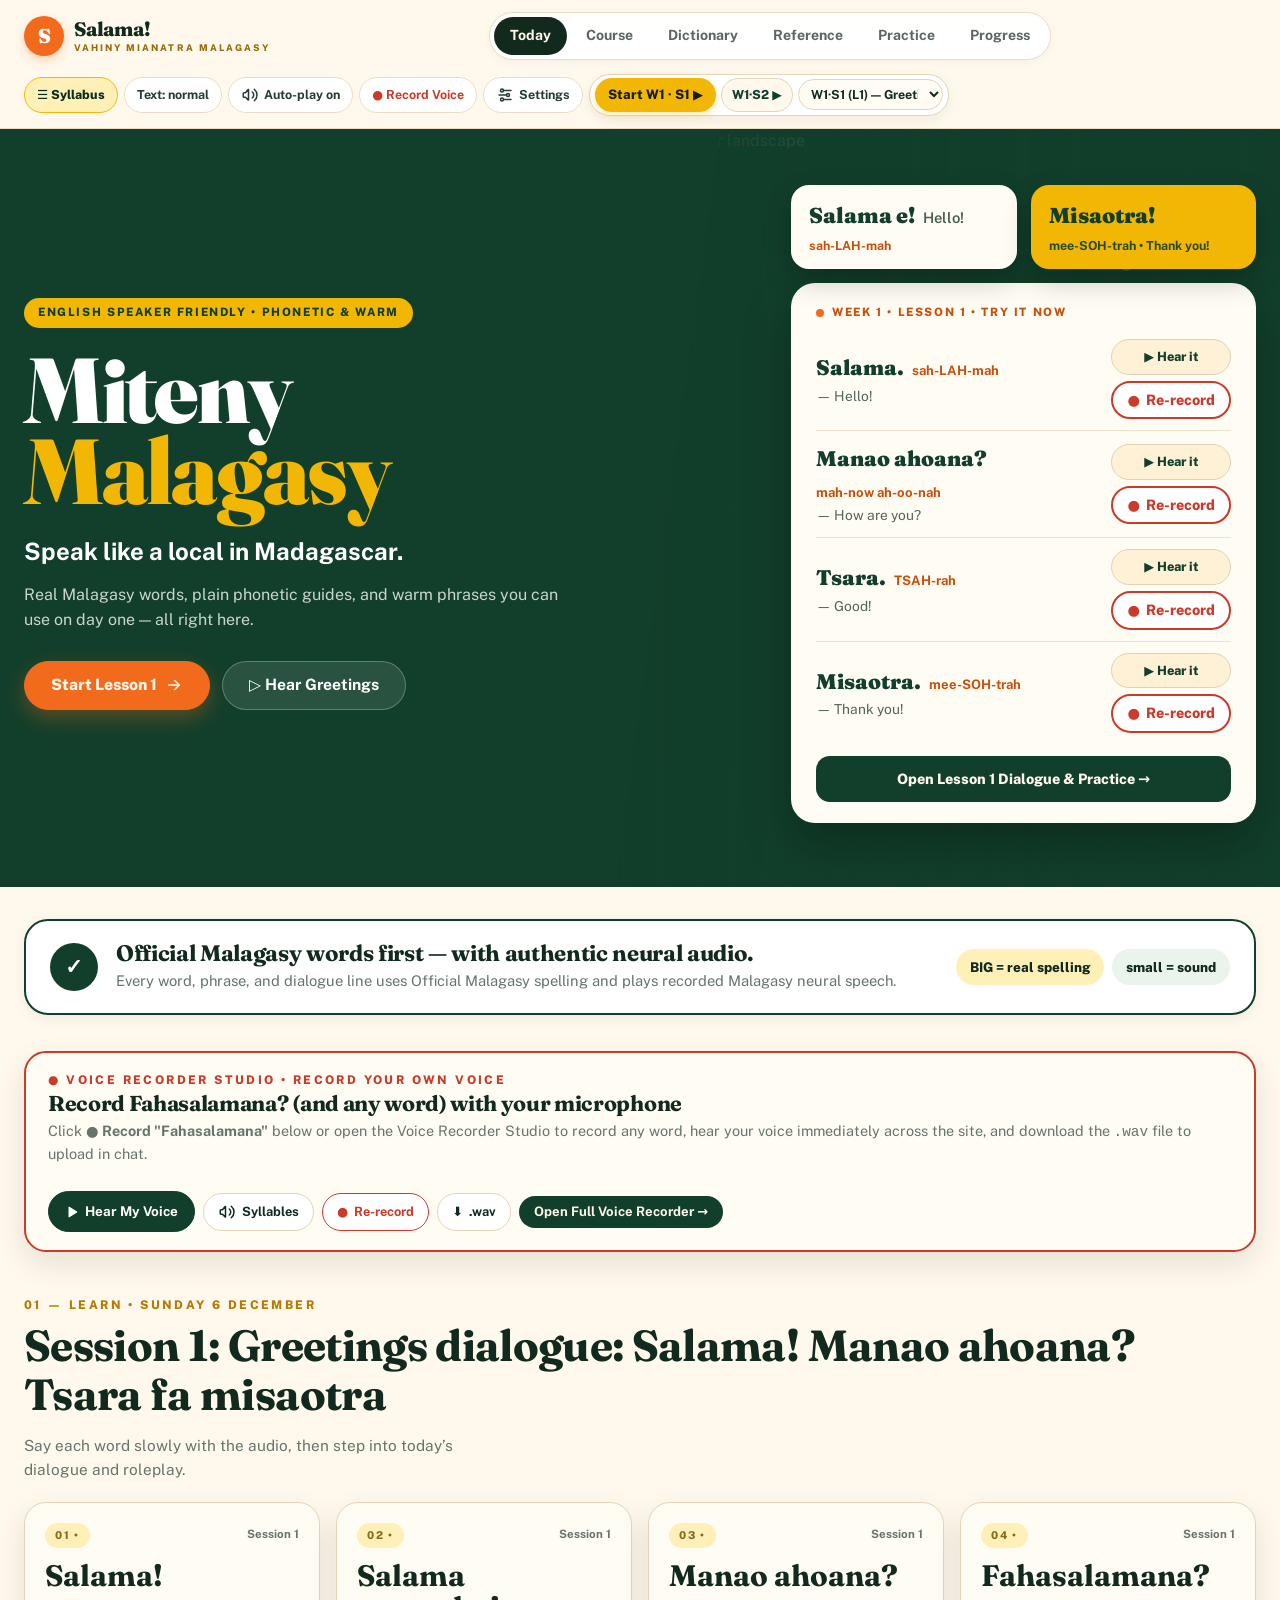
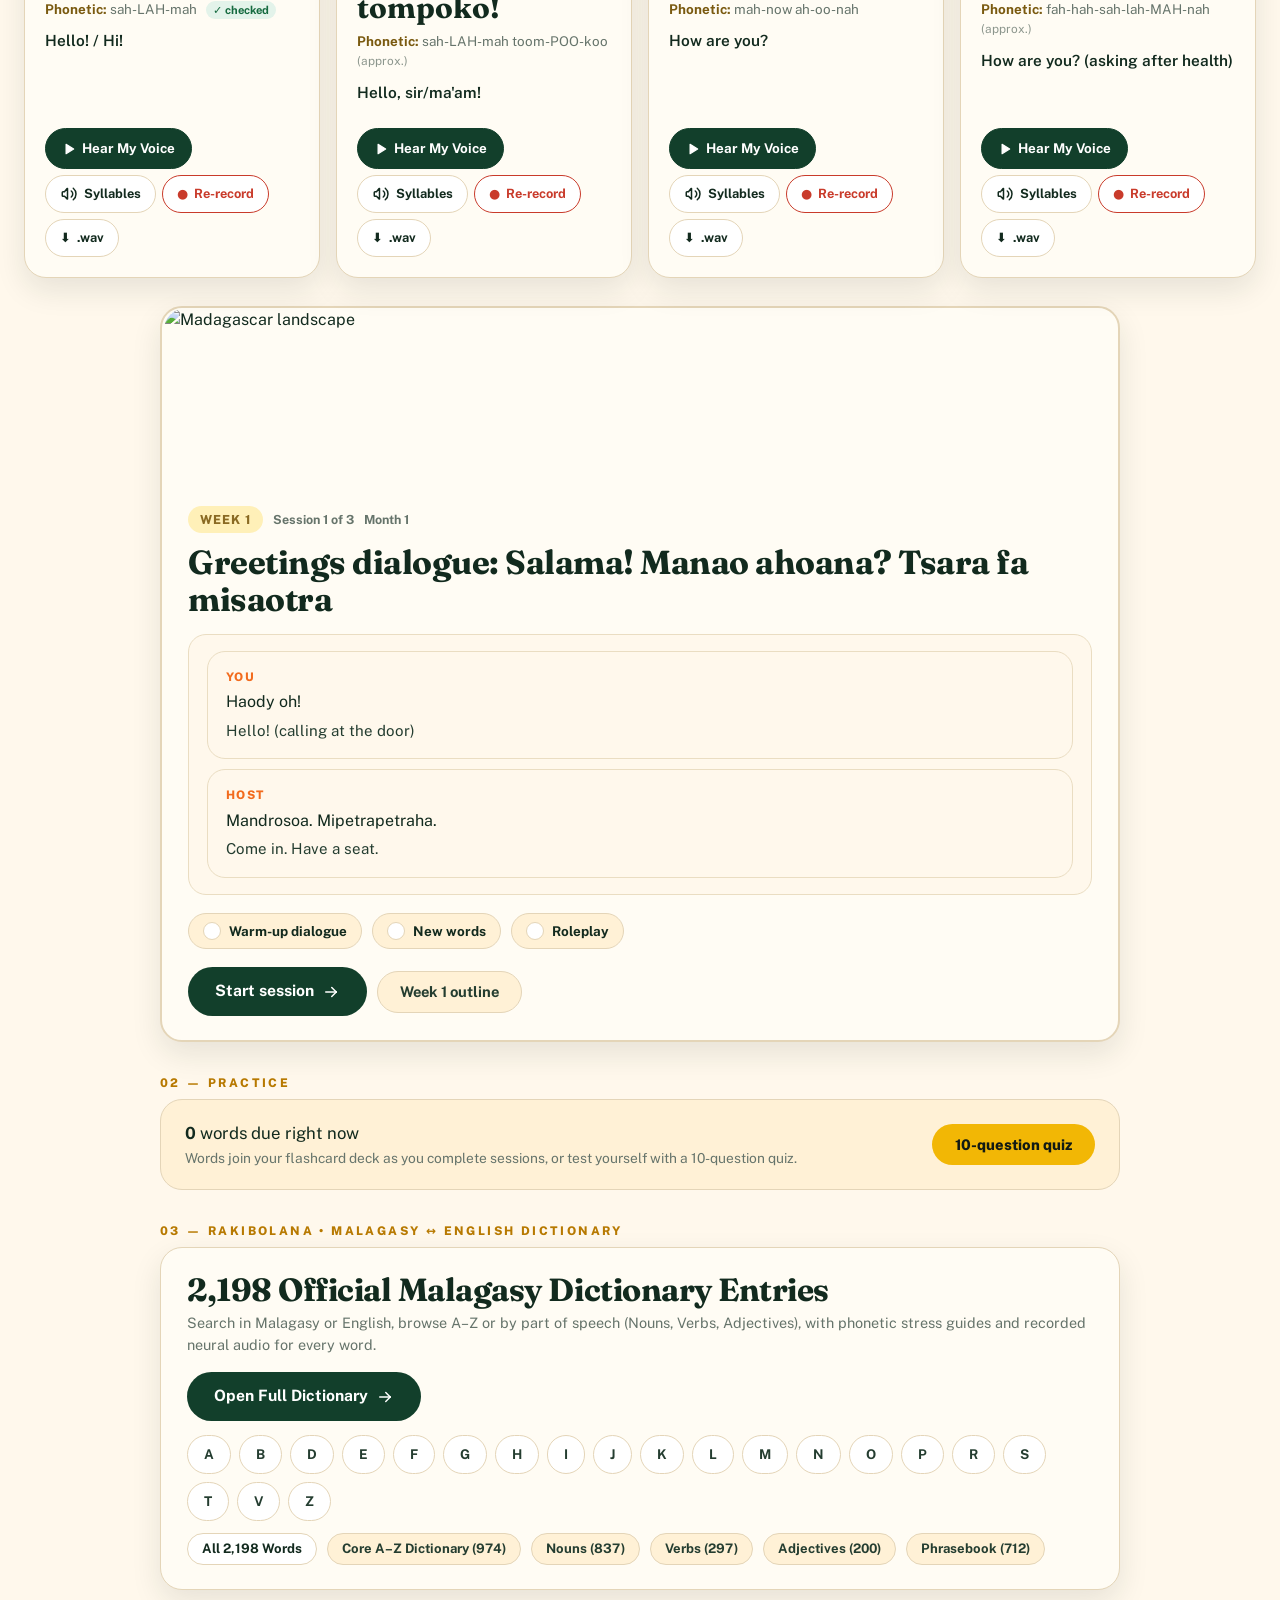
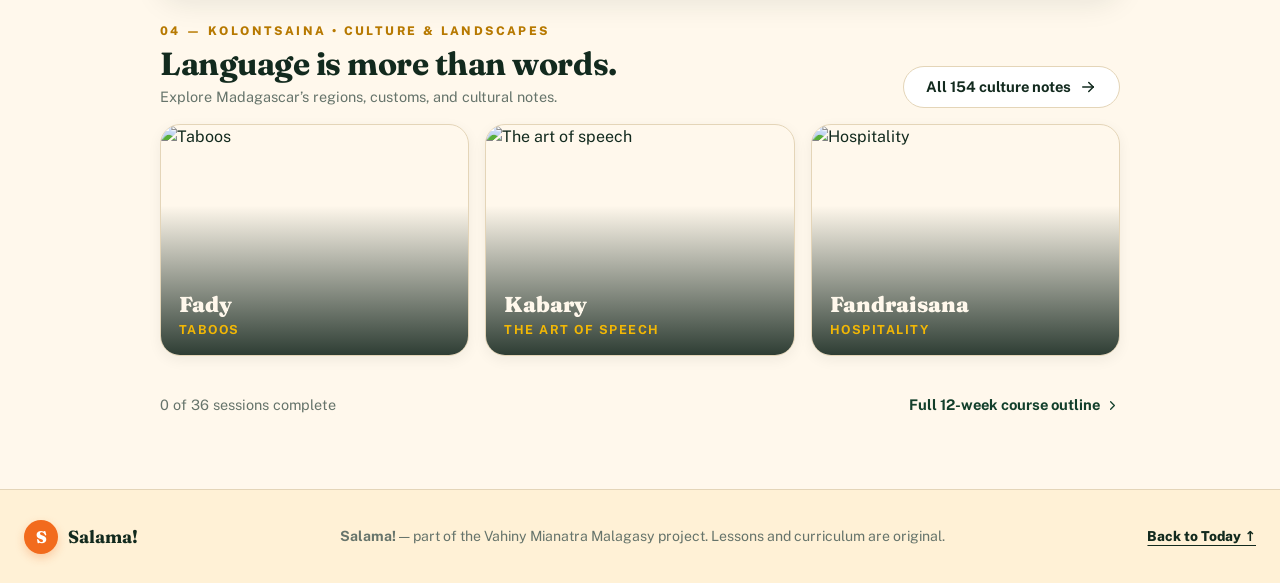
==== APP/index.html @ a9716311 "v4.5.7: Remove top lesson compass block so main teaching card is immediately visible without scrolli" ====
<!DOCTYPE html>
<html lang="en" data-dir="miteny" data-mode="light">
<head>
<meta charset="UTF-8">
<meta name="viewport" content="width=device-width, initial-scale=1.0">
<title>Salama! — Learn Malagasy</title>
<meta name="description" content="A self-paced Malagasy course for beginners: 12 weeks, 36 sessions, 2,478 words, with audio.">
<meta name="theme-color" content="#123F2B">
<link rel="manifest" href="manifest.webmanifest">
<link rel="icon" href="media/icon.svg" type="image/svg+xml">
<link rel="apple-touch-icon" href="media/icon-180.png">
<meta name="apple-mobile-web-app-capable" content="yes">
<meta name="apple-mobile-web-app-title" content="Salama!">
<link rel="preconnect" href="https://fonts.googleapis.com">
<link rel="preconnect" href="https://fonts.gstatic.com" crossorigin>
<link href="https://fonts.googleapis.com/css2?family=Fraunces:ital,opsz,wght@0,9..144,600;0,9..144,700;0,9..144,800;0,9..144,900;1,9..144,600&family=Public+Sans:wght@400;500;600;700;800&family=Gloock&family=Instrument+Sans:wght@400;500;600;700&family=IBM+Plex+Mono:wght@400;500&family=Young+Serif&family=Work+Sans:wght@400;500;600;700&family=Bricolage+Grotesque:opsz,wght@12..96,400;12..96,600;12..96,700&display=swap" rel="stylesheet">
<link rel="stylesheet" href="styles.css?v=4.5.7">
<script>
(function () {
  if (window.caches && caches.keys) {
    caches.keys().then(function (keys) {
      keys.forEach(function (k) {
        if (k !== 'salama-v4.5.7') caches.delete(k);
      });
    });
  }
  if ('serviceWorker' in navigator && navigator.serviceWorker.getRegistrations) {
    navigator.serviceWorker.getRegistrations().then(function (regs) {
      regs.forEach(function (r) { if (r.update) r.update(); });
    });
  }
})();
</script>
</head>
<body>

<a class="skip-link" href="#main">Skip to content</a>

<svg class="sprite" aria-hidden="true" width="0" height="0">
  <symbol id="i-play" viewBox="0 0 24 24"><path d="M7 4v16l13 -8z"/></symbol>
  <symbol id="i-pause" viewBox="0 0 24 24"><path d="M6 5h4v14h-4z"/><path d="M14 5h4v14h-4z"/></symbol>
  <symbol id="i-volume" viewBox="0 0 24 24"><path d="M15 8a5 5 0 0 1 0 8"/><path d="M17.7 4.3a10 10 0 0 1 0 15.4"/><path d="M6 15h-2a1 1 0 0 1 -1 -1v-4a1 1 0 0 1 1 -1h2l3.5 -4.5h.5v14h-.5z"/></symbol>
  <symbol id="i-muted" viewBox="0 0 24 24"><path d="M6 15h-2a1 1 0 0 1 -1 -1v-4a1 1 0 0 1 1 -1h2l3.5 -4.5h.5v14h-.5z"/><path d="M16 10l4 4"/><path d="M20 10l-4 4"/></symbol>
  <symbol id="i-check" viewBox="0 0 24 24"><path d="M5 12l5 5l10 -10"/></symbol>
  <symbol id="i-arrow-right" viewBox="0 0 24 24"><path d="M5 12l14 0"/><path d="M13 18l6 -6"/><path d="M13 6l6 6"/></symbol>
  <symbol id="i-arrow-left" viewBox="0 0 24 24"><path d="M19 12l-14 0"/><path d="M11 18l-6 -6"/><path d="M11 6l-6 6"/></symbol>
  <symbol id="i-chevron-right" viewBox="0 0 24 24"><path d="M9 6l6 6l-6 6"/></symbol>
  <symbol id="i-search" viewBox="0 0 24 24"><circle cx="10" cy="10" r="7"/><path d="M21 21l-6 -6"/></symbol>
  <symbol id="i-book" viewBox="0 0 24 24"><path d="M3 19a9 9 0 0 1 9 0a9 9 0 0 1 9 0"/><path d="M3 6a9 9 0 0 1 9 0a9 9 0 0 1 9 0"/><path d="M3 6v13"/><path d="M12 6v13"/><path d="M21 6v13"/></symbol>
  <symbol id="i-calendar" viewBox="0 0 24 24"><rect x="4" y="5" width="16" height="16" rx="2"/><path d="M16 3v4"/><path d="M8 3v4"/><path d="M4 11h16"/></symbol>
  <symbol id="i-chart" viewBox="0 0 24 24"><path d="M3 3v18h18"/><path d="M8 17v-4"/><path d="M12 17v-8"/><path d="M16 17v-6"/></symbol>
  <symbol id="i-download" viewBox="0 0 24 24"><path d="M4 17v2a2 2 0 0 0 2 2h12a2 2 0 0 0 2 -2v-2"/><path d="M7 11l5 5l5 -5"/><path d="M12 4v12"/></symbol>
  <symbol id="i-trash" viewBox="0 0 24 24"><path d="M4 7h16"/><path d="M10 11v6"/><path d="M14 11v6"/><path d="M5 7l1 12a2 2 0 0 0 2 2h8a2 2 0 0 0 2 -2l1 -12"/><path d="M9 7v-3a1 1 0 0 1 1 -1h4a1 1 0 0 1 1 1v3"/></symbol>
  <symbol id="i-sliders" viewBox="0 0 24 24"><circle cx="8" cy="6" r="2"/><circle cx="16" cy="12" r="2"/><circle cx="8" cy="18" r="2"/><path d="M10 6h10"/><path d="M4 12h10"/><path d="M10 18h10"/></symbol>
  <symbol id="i-close" viewBox="0 0 24 24"><path d="M18 6l-12 12"/><path d="M6 6l12 12"/></symbol>
  <symbol id="i-print" viewBox="0 0 24 24"><path d="M17 17h2a2 2 0 0 0 2 -2v-4a2 2 0 0 0 -2 -2h-14a2 2 0 0 0 -2 2v4a2 2 0 0 0 2 2h2"/><path d="M17 9v-4a2 2 0 0 0 -2 -2h-6a2 2 0 0 0 -2 2v4"/><rect x="7" y="13" width="10" height="7"/></symbol>
  <symbol id="i-info" viewBox="0 0 24 24"><circle cx="12" cy="12" r="9"/><path d="M12 9h.01"/><path d="M11 12h1v4h1"/></symbol>
</svg>

<header class="site-header">
  <div class="shell header-main">
    <a class="brand" href="#/today">
      <span class="brand-badge" aria-hidden="true">S</span>
      <span class="brand-stack">
        <span class="brand-name">Salama!</span>
        <span class="brand-sub">VAHINY MIANATRA MALAGASY</span>
      </span>
    </a>

    <nav class="appnav" aria-label="Sections">
      <div class="appnav-inner">
        <a href="#/today" data-nav="today"><span>Today</span></a>
        <a href="#/course" data-nav="course"><span>Course</span></a>
        <a href="#/dictionary" data-nav="dictionary"><span>Dictionary</span></a>
        <a href="#/reference/phrases" data-nav="reference"><span>Reference</span></a>
        <a href="#/review" data-nav="review"><span>Practice</span></a>
        <a href="#/progress" data-nav="progress"><span>Progress</span></a>
      </div>
    </nav>

    <div class="header-tools">
      <button class="tool tool-syllabus" id="syllabusMenuBtn" type="button" aria-expanded="false" aria-controls="headerSyllabusDrawer">
        <span>&#9776; Syllabus</span>
      </button>
      <button class="tool" id="textSizeBtn" type="button" aria-live="polite">Text: normal</button>
      <button class="tool" id="soundBtn" type="button" aria-pressed="true">
        <svg class="icon" aria-hidden="true"><use href="#i-volume"/></svg>
        <span id="soundLabel">Auto-play on</span>
      </button>
      <a class="tool" href="#/record/fahasalamana" style="color:#c93b2b;font-weight:700">
        <span>&#9679; Record Voice</span>
      </a>
      <a class="tool" href="#/settings">
        <svg class="icon" aria-hidden="true"><use href="#i-sliders"/></svg>
        <span>Settings</span>
      </a>
      <div class="header-lesson-group" aria-label="Quick lesson navigation">
        <a class="header-adj-btn" id="headerPrevSession" href="#/session/w1s1/dialogue" title="Previous session" hidden>&#9664; W1&middot;S1</a>
        <a class="header-cta" href="#/session/w1s1/dialogue">Start Lesson 1 &#9654;</a>
        <a class="header-adj-btn" id="headerNextSession" href="#/session/w1s2/dialogue" title="Next session">W1&middot;S2 &#9654;</a>
        <select class="header-session-select" id="headerSessionSelect" aria-label="Switch to any week or session" title="Jump to any previous or next session"></select>
      </div>
    </div>
  </div>
  <div id="headerSyllabusDrawer" class="header-syllabus-drawer" hidden></div>
</header>

<main id="main" class="shell" tabindex="-1"></main>

<footer class="site-footer">
  <div class="shell footer-inner">
    <div class="footer-brand">
      <span class="brand-badge brand-badge-sm" aria-hidden="true">S</span>
      <strong>Salama!</strong>
    </div>
    <p><strong>Salama!</strong> — part of the Vahiny Mianatra Malagasy project. Lessons and curriculum are original.</p>
    <a class="footer-top-link" href="#/today">Back to Today &uarr;</a>
  </div>
</footer>

<script src="data/content.js?v=4.5.7"></script>
<script src="js/core.js?v=4.5.7"></script>
<script src="js/speech.js?v=4.5.7"></script>
<script src="js/ui.js?v=4.5.7"></script>
<script src="js/views/today.js?v=4.5.7"></script>
<script src="js/views/course.js?v=4.5.7"></script>
<script src="js/views/session.js?v=4.5.7"></script>
<script src="js/views/review.js?v=4.5.7"></script>
<script src="js/views/quiz.js?v=4.5.7"></script>
<script src="js/views/words.js?v=4.5.7"></script>
<script src="js/views/library.js?v=4.5.7"></script>
<script src="js/views/edit.js?v=4.5.7"></script>
<script src="js/views/progress.js?v=4.5.7"></script>
<script src="js/views/settings.js?v=4.5.7"></script>
<script src="js/views/record.js?v=4.5.7"></script>
<script src="app.js?v=4.5.7"></script>
</body>
</html>
---- APP/styles.css ----
/* ============================================================
   Salama! — Miteny Base UI Structure & Design System
   Warm cream paper (#FFF8EC), Madagascar forest green (#123F2B),
   golden sun (#F2B705), terracotta orange (#F26B1D),
   Fraunces display serif + Public Sans UI typography.
   ============================================================ */

:root {
  --surface: #FFF8EC;
  --surface-2: #FFF1D6;
  --paper: #FFFCF4;
  --paper-pure: #FFFFFF;
  --ink: #122A1E;
  --ink-2: #243D30;
  --muted: #66746B;
  --line: #E4D5B8;
  --line-soft: #EADDC2;

  --green: #123F2B;
  --green-2: #0B2D1F;
  --green-hover: #1B5B3E;
  --gold: #F2B705;
  --gold-2: #FFD65C;
  --gold-pale: #FFF0B8;
  --gold-ink: #8A6A23;
  --orange: #F26B1D;
  --orange-2: #E85A0A;

  --accent: #123F2B;
  --accent-deep: #1B5B3E;
  --accent-soft: #FFF0B8;
  --accent-2: #F26B1D;
  --deep: #0B2D1F;

  --ok: #156A3F;
  --ok-soft: #E3F3EA;
  --danger: #B43225;

  --f-display: 'Fraunces', Georgia, serif;
  --f-body: 'Public Sans', system-ui, -apple-system, sans-serif;
  --f-mono: 'IBM Plex Mono', ui-monospace, SFMono-Regular, Menlo, monospace;

  --scale: 1;
  --r-sm: 12px;
  --r: 22px;
  --r-lg: 28px;
  --shadow-sm: 0 4px 14px rgba(18, 42, 30, 0.06);
  --shadow: 0 12px 30px rgba(18, 42, 30, 0.10);
  --shadow-lg: 0 24px 48px rgba(18, 42, 30, 0.18);
  --measure: 66ch;
}

html[data-textsize="1"] { --scale: 1.1; }
html[data-textsize="2"] { --scale: 1.22; }

html[data-dir="raffia"] {
  --r: 24px;
  --r-lg: 32px;
  --surface: #FBF3E2;
  --surface-2: #F3E5C8;
}

html[data-mode="dark"],
html[data-dir="dusk"][data-mode="dark"] {
  --surface: #12261D;
  --surface-2: #1A3327;
  --paper: #172F25;
  --paper-pure: #1D3A2E;
  --ink: #FFF7E6;
  --ink-2: #E3DEC9;
  --muted: #B9C4B8;
  --line: #365042;
  --line-soft: #2D4538;
  --green: #1B5B3E;
  --green-2: #0B2D1F;
  --gold-pale: #352E16;
  --gold-ink: #FFD65C;
  --shadow-sm: 0 4px 16px rgba(0, 0, 0, 0.30);
  --shadow: 0 14px 34px rgba(0, 0, 0, 0.40);
}

/* ---------------- reset & base ---------------- */
*, *::before, *::after { box-sizing: border-box; }

html {
  font-size: calc(16px * var(--scale));
  -webkit-text-size-adjust: 100%;
  scroll-behavior: smooth;
}

body {
  margin: 0;
  min-height: 100vh;
  display: flex;
  flex-direction: column;
  background: var(--surface);
  color: var(--ink);
  font-family: var(--f-body);
  line-height: 1.55;
  overflow-x: clip;
  -webkit-font-smoothing: antialiased;
}

a {
  color: inherit;
  text-decoration: none;
}

p, h1, h2, h3, h4, ul, ol, dl, dd, blockquote, figure {
  margin: 0;
}

ul, ol { padding-left: 1.25rem; }

button, input, select, textarea {
  font: inherit;
  color: inherit;
}

button { cursor: pointer; }

:focus-visible {
  outline: 2.5px solid var(--gold);
  outline-offset: 2px;
}

[hidden] { display: none !important; }

.sprite {
  position: absolute;
  width: 0;
  height: 0;
  overflow: hidden;
}

.icon {
  width: 18px;
  height: 18px;
  stroke: currentColor;
  stroke-width: 2;
  stroke-linecap: round;
  stroke-linejoin: round;
  fill: none;
  flex-shrink: 0;
}
.icon-sm { width: 15px; height: 15px; }

.visually-hidden, .skip-link:not(:focus) {
  position: absolute;
  width: 1px;
  height: 1px;
  padding: 0;
  margin: -1px;
  overflow: hidden;
  clip: rect(0, 0, 0, 0);
  white-space: nowrap;
  border: 0;
}

.skip-link:focus {
  position: fixed;
  top: 12px;
  left: 12px;
  z-index: 200;
  padding: 10px 16px;
  background: var(--green);
  color: #fff;
  border-radius: 999px;
  font-weight: 700;
}

/* ---------------- layout shell ---------------- */
.shell {
  width: 100%;
  max-width: 1280px;
  margin: 0 auto;
  padding: 0 24px;
}

.view-narrow {
  max-width: 960px;
  margin: 0 auto;
}

main.shell {
  flex: 1;
  padding-top: 32px;
  padding-bottom: 72px;
}

/* ---------------- typography ---------------- */
h1 {
  font-family: var(--f-display);
  font-weight: 800;
  font-size: clamp(2.1rem, 3.8vw, 3.1rem);
  line-height: 1.05;
  letter-spacing: -0.02em;
  margin-bottom: 12px;
  color: var(--ink);
}

h2 {
  font-family: var(--f-display);
  font-weight: 700;
  font-size: clamp(1.5rem, 2.5vw, 2.2rem);
  line-height: 1.12;
  letter-spacing: -0.015em;
  margin-top: 32px;
  margin-bottom: 12px;
  color: var(--ink);
}

h3 {
  font-family: var(--f-display);
  font-weight: 700;
  font-size: 1.25rem;
  line-height: 1.2;
  margin-top: 18px;
  margin-bottom: 8px;
}

.lead {
  font-size: 1.06rem;
  color: var(--muted);
  max-width: var(--measure);
  margin-bottom: 22px;
}

.muted, .meta {
  color: var(--muted);
  font-size: 0.9rem;
}

.section-eyebrow {
  font-size: 0.75rem;
  font-weight: 800;
  letter-spacing: 0.2em;
  text-transform: uppercase;
  color: #B77900;
  margin-bottom: 6px;
}
html[data-mode="dark"] .section-eyebrow { color: var(--gold-2); }

.section-head-row {
  display: flex;
  flex-wrap: wrap;
  align-items: flex-end;
  justify-content: space-between;
  gap: 16px;
  margin-bottom: 20px;
}
.section-head-row h2 {
  margin: 0;
  font-size: clamp(2rem, 3.4vw, 2.85rem);
}
.section-sub {
  color: var(--muted);
  max-width: 440px;
  font-size: 0.96rem;
}

.cta-link {
  display: inline-flex;
  align-items: center;
  gap: 5px;
  color: var(--green);
  font-weight: 700;
  font-size: 0.92rem;
}
html[data-mode="dark"] .cta-link { color: var(--gold-2); }
.cta-link:hover { text-decoration: underline; }

/* ---------------- Miteny Sticky Header & Pill Nav ---------------- */
.site-header {
  position: sticky;
  top: 0;
  z-index: 60;
  background: rgba(255, 248, 236, 0.95);
  backdrop-filter: blur(12px);
  -webkit-backdrop-filter: blur(12px);
  border-bottom: 1px solid var(--line-soft);
}
html[data-mode="dark"] .site-header {
  background: rgba(18, 38, 29, 0.94);
}

.header-main {
  display: flex;
  align-items: center;
  gap: 14px;
  padding-top: 12px;
  padding-bottom: 12px;
  flex-wrap: wrap;
}

.brand {
  display: inline-flex;
  align-items: center;
  gap: 10px;
  flex-shrink: 0;
}

.brand-badge {
  width: 40px;
  height: 40px;
  border-radius: 999px;
  background: var(--orange);
  color: #FFFFFF;
  display: grid;
  place-items: center;
  font-family: var(--f-display);
  font-weight: 900;
  font-size: 1.25rem;
  box-shadow: 0 4px 10px rgba(242, 107, 29, 0.28);
  flex-shrink: 0;
}
.brand-badge-sm {
  width: 34px;
  height: 34px;
  font-size: 1.05rem;
}

.brand-stack {
  display: flex;
  flex-direction: column;
  line-height: 1;
}

.brand-name {
  font-family: var(--f-display);
  font-weight: 800;
  font-size: 1.22rem;
  color: var(--ink);
  letter-spacing: -0.01em;
}

.brand-sub {
  font-size: 0.58rem;
  font-weight: 800;
  letter-spacing: 0.22em;
  text-transform: uppercase;
  color: #9A6A08;
  margin-top: 4px;
}
html[data-mode="dark"] .brand-sub { color: var(--gold-2); }

/* Center Pill Navigation */
.appnav {
  margin-left: auto;
  margin-right: auto;
}

.appnav-inner {
  display: inline-flex;
  align-items: center;
  gap: 3px;
  background: var(--paper-pure);
  border: 1px solid var(--line-soft);
  border-radius: 999px;
  padding: 4px;
  box-shadow: 0 2px 8px rgba(18, 42, 30, 0.04);
}

.appnav a {
  display: inline-flex;
  align-items: center;
  gap: 6px;
  padding: 8px 16px;
  border-radius: 999px;
  font-size: 0.88rem;
  font-weight: 700;
  color: #5B665F;
  white-space: nowrap;
  transition: background 0.15s, color 0.15s;
}
html[data-mode="dark"] .appnav a { color: var(--muted); }

.appnav a:hover {
  background: var(--gold-pale);
  color: var(--ink);
}

.appnav a[aria-current="page"] {
  background: var(--ink);
  color: var(--surface);
}

/* Right Header Tools */
.header-tools {
  display: flex;
  align-items: center;
  gap: 6px;
  flex-wrap: wrap;
}

.tool {
  display: inline-flex;
  align-items: center;
  gap: 5px;
  padding: 7px 12px;
  border-radius: 999px;
  border: 1px solid var(--line-soft);
  background: var(--paper-pure);
  color: var(--ink-2);
  font-size: 0.78rem;
  font-weight: 700;
  transition: background 0.15s, border-color 0.15s;
}
.tool:hover {
  background: var(--gold-pale);
  border-color: var(--line);
}

.header-cta {
  display: inline-flex;
  align-items: center;
  gap: 6px;
  padding: 9px 16px;
  border-radius: 999px;
  background: var(--gold);
  color: #1A1A1A;
  font-size: 0.84rem;
  font-weight: 800;
  box-shadow: 0 3px 10px rgba(242, 183, 5, 0.30);
  transition: background 0.15s, transform 0.1s;
}
.header-cta:hover {
  background: var(--gold-2);
  transform: translateY(-1px);
}

/* ---------------- Miteny Full-Bleed Forest Green Hero ---------------- */
.miteny-hero {
  width: 100vw;
  margin-left: calc(50% - 50vw);
  margin-right: calc(50% - 50vw);
  margin-top: -32px;
  background-color: #123F2B;
  background-image:
    radial-gradient(circle at 88% 18%, rgba(242, 183, 5, 0.28) 0 5px, transparent 6px),
    radial-gradient(circle at 76% 52%, rgba(255, 255, 255, 0.12) 0 3px, transparent 4px),
    radial-gradient(circle at 94% 72%, rgba(242, 107, 29, 0.28) 0 4px, transparent 5px);
  color: #FFFFFF;
  overflow: hidden;
  padding: 56px 0 64px;
}

.miteny-hero-inner {
  width: 100%;
  max-width: 1280px;
  margin: 0 auto;
  padding: 0 24px;
  display: grid;
  grid-template-columns: 1.22fr 0.78fr;
  gap: 40px;
  align-items: center;
}

.miteny-pill-badge {
  display: inline-flex;
  align-items: center;
  gap: 8px;
  background: var(--gold-2);
  color: #1D2B1F;
  font-size: 0.74rem;
  font-weight: 800;
  letter-spacing: 0.14em;
  text-transform: uppercase;
  padding: 8px 14px;
  border-radius: 999px;
}

.miteny-hero-title {
  font-family: var(--f-display);
  font-weight: 900;
  font-size: clamp(3.6rem, 7.2vw, 6.4rem);
  line-height: 0.88;
  letter-spacing: -0.025em;
  margin: 22px 0 0;
  color: #FFFFFF;
}

.miteny-title-top {
  display: block;
  color: #FFFFFF;
}

.miteny-title-gold {
  display: block;
  color: var(--gold);
}

.miteny-hero-sub {
  font-size: clamp(1.2rem, 2vw, 1.5rem);
  font-weight: 700;
  margin-top: 20px;
  color: #FFFFFF;
}

.miteny-hero-lead {
  color: rgba(255, 255, 255, 0.78);
  max-width: 560px;
  margin-top: 12px;
  font-size: 1rem;
  line-height: 1.6;
}

.miteny-hero-ctas {
  display: flex;
  flex-wrap: wrap;
  gap: 12px;
  margin-top: 28px;
}

.miteny-stat-pills {
  display: flex;
  flex-wrap: wrap;
  gap: 12px;
  margin-top: 32px;
  font-size: 0.88rem;
}

.miteny-stat-pills > span {
  background: rgba(255, 255, 255, 0.11);
  border: 1px solid rgba(255, 255, 255, 0.14);
  padding: 8px 16px;
  border-radius: 999px;
  color: #FFFFFF;
}

/* Right Column Tilted "Try It Out Loud" Card */
.miteny-try-wrap {
  position: relative;
}

.miteny-try-card {
  background: #FFF8EC !important;
  color: #122A1E !important;
  border-radius: 28px !important;
  padding: 24px !important;
  transform: rotate(1deg);
  box-shadow: 0 25px 50px -12px rgba(0, 0, 0, 0.38) !important;
  border: 1px solid #EADDC2 !important;
  min-height: 0 !important;
}

.miteny-try-eyebrow {
  font-size: 0.74rem;
  font-weight: 800;
  letter-spacing: 0.14em;
  text-transform: uppercase;
  color: #9A6A08;
}

.miteny-try-mg {
  font-family: var(--f-display) !important;
  font-size: 2.35rem !important;
  font-weight: 800 !important;
  line-height: 1.05 !important;
  margin-top: 14px !important;
  color: #122A1E !important;
}

.miteny-try-en {
  font-weight: 700;
  font-size: 1.05rem;
  color: #122A1E;
  margin-top: 8px;
}

.miteny-try-inner {
  width: 100%;
  margin-top: 18px;
  background: #123F2B;
  color: #FFFFFF;
  border: none;
  border-radius: 18px;
  padding: 14px 16px;
  display: flex;
  align-items: center;
  gap: 12px;
  text-align: left;
  transition: background 0.15s, transform 0.1s;
}
.miteny-try-inner:hover {
  background: #1B5B3E;
  transform: translateY(-1px);
}

.miteny-orange-play {
  width: 40px;
  height: 40px;
  border-radius: 999px;
  background: var(--orange);
  color: #FFFFFF;
  display: grid;
  place-items: center;
  flex-shrink: 0;
}
.miteny-orange-play .icon {
  fill: currentColor;
}

.miteny-try-inner-text {
  display: flex;
  flex-direction: column;
  gap: 2px;
}
.miteny-try-inner-text strong {
  font-size: 0.98rem;
  font-weight: 700;
  color: #FFFFFF;
}
.miteny-try-inner-text span {
  font-size: 0.76rem;
  color: rgba(255, 255, 255, 0.75);
}

.miteny-try-note {
  font-size: 0.76rem;
  color: #66746B;
  margin-top: 14px;
  line-height: 1.5;
}

.miteny-float-tag {
  position: absolute;
  bottom: -18px;
  left: -16px;
  background: var(--orange);
  color: #FFFFFF;
  padding: 10px 16px;
  border-radius: 16px;
  transform: rotate(-3deg);
  box-shadow: 0 14px 28px rgba(0, 0, 0, 0.24);
  font-weight: 800;
  font-size: 0.88rem;
}
.miteny-float-tag span {
  font-weight: 500;
  opacity: 0.92;
}

/* ---------------- Miteny Callout Banner ---------------- */
.miteny-banner-wrap {
  padding: 32px 0 12px;
}

.miteny-banner {
  background: var(--paper-pure);
  border: 2px solid var(--green);
  border-radius: 24px;
  padding: 20px 24px;
  display: flex;
  align-items: center;
  gap: 18px;
  flex-wrap: wrap;
  box-shadow: var(--shadow-sm);
}

.miteny-banner-check {
  width: 48px;
  height: 48px;
  border-radius: 999px;
  background: var(--green);
  color: #FFFFFF;
  display: grid;
  place-items: center;
  font-family: var(--f-display);
  font-size: 1.3rem;
  font-weight: 800;
  flex-shrink: 0;
}

.miteny-banner-body {
  flex: 1;
  min-width: 240px;
}
.miteny-banner-body h2 {
  margin: 0;
  font-size: 1.4rem;
}
.miteny-banner-body p {
  color: var(--muted);
  font-size: 0.92rem;
  margin-top: 4px;
}

.miteny-banner-pills {
  display: flex;
  gap: 8px;
  flex-wrap: wrap;
  margin-left: auto;
}

.pill-gold {
  background: var(--gold-pale);
  color: var(--ink);
  padding: 8px 14px;
  border-radius: 999px;
  font-size: 0.84rem;
  font-weight: 800;
}

.pill-sage {
  background: #EAF3EC;
  color: #122A1E;
  padding: 8px 14px;
  border-radius: 999px;
  font-size: 0.84rem;
  font-weight: 800;
}

.miteny-section {
  padding-top: 24px;
}

/* ---------------- Buttons ---------------- */
.btn-row {
  display: flex;
  flex-wrap: wrap;
  align-items: center;
  gap: 10px;
  margin-top: 18px;
}

.btn {
  display: inline-flex;
  align-items: center;
  justify-content: center;
  gap: 8px;
  padding: 11px 22px;
  border-radius: 999px;
  border: 1px solid transparent;
  background: var(--green);
  color: #FFFFFF;
  font-weight: 700;
  font-size: 0.92rem;
  line-height: 1.2;
  transition: background 0.15s, transform 0.1s, box-shadow 0.15s;
}
.btn:hover {
  background: var(--green-hover);
  transform: translateY(-1px);
}

.btn-gold {
  background: var(--gold);
  color: #121A14;
  font-weight: 800;
}
.btn-gold:hover {
  background: var(--gold-2);
  color: #121A14;
}

.btn-hero-ghost {
  background: rgba(255, 255, 255, 0.10);
  border: 1px solid rgba(255, 255, 255, 0.25);
  color: #FFFFFF;
  font-weight: 700;
}
.btn-hero-ghost:hover {
  background: rgba(255, 255, 255, 0.18);
}

.btn-lg {
  padding: 14px 26px;
  font-size: 0.98rem;
}

.btn-sm {
  padding: 7px 14px;
  font-size: 0.82rem;
}

.btn-secondary {
  background: var(--paper-pure);
  color: var(--ink);
  border-color: var(--line);
}
.btn-secondary:hover {
  background: var(--gold-pale);
  border-color: var(--green);
}

.btn-quiet {
  background: var(--surface-2);
  color: var(--ink-2);
  border-color: var(--line);
}
.btn-quiet:hover {
  background: var(--gold-pale);
  color: var(--ink);
}

.btn-danger {
  background: transparent;
  color: var(--danger);
  border-color: rgba(180, 50, 37, 0.35);
}
.btn-danger:hover {
  background: rgba(180, 50, 37, 0.1);
}

/* ---------------- Speech & Edit Pill Controls (.icon-btn) ---------------- */
.icon-btn {
  display: inline-flex;
  align-items: center;
  justify-content: center;
  gap: 6px;
  padding: 8px 14px;
  border-radius: 999px;
  border: 1px solid var(--line);
  background: var(--paper-pure);
  color: var(--ink);
  font-size: 0.8rem;
  font-weight: 700;
  transition: all 0.15s;
}
.icon-btn:hover {
  border-color: var(--green);
  background: var(--gold-pale);
}

.icon-btn.hear-btn {
  background: var(--green);
  border-color: var(--green);
  color: #FFFFFF;
  padding: 9px 16px;
  font-size: 0.84rem;
}
.icon-btn.hear-btn .icon {
  fill: currentColor;
  width: 14px;
  height: 14px;
}
.icon-btn.hear-btn:hover {
  background: var(--green-hover);
  border-color: var(--green-hover);
}

.icon-btn.is-speaking,
.icon-btn[data-speaking="true"] {
  background: var(--orange);
  border-color: var(--orange);
  color: #FFFFFF;
}

.icon-btn.edit-btn {
  border-style: dashed;
  color: var(--muted);
}
.icon-btn.edit-btn:hover {
  border-style: solid;
  border-color: var(--green);
  color: var(--ink);
}

/* ---------------- Panels & Surface Cards ---------------- */
.panel {
  background: var(--paper);
  border: 1px solid var(--line);
  border-radius: var(--r);
  padding: 24px 26px;
  box-shadow: var(--shadow);
  margin-bottom: 20px;
}

/* ---------------- Word & Phrase Cards (.entry-list & .entry) ---------------- */
.entry-list {
  display: grid;
  grid-template-columns: repeat(auto-fill, minmax(275px, 1fr));
  gap: 16px;
}

.miteny-grid-4 {
  grid-template-columns: repeat(auto-fit, minmax(250px, 1fr));
}

.entry {
  background: var(--paper);
  border: 1px solid var(--line);
  border-radius: 22px;
  padding: 20px;
  box-shadow: var(--shadow);
  display: flex;
  flex-direction: column;
  justify-content: space-between;
  gap: 12px;
  min-height: 230px;
  transition: border-color 0.15s, transform 0.15s;
}
.entry:hover {
  border-color: var(--green);
  transform: translateY(-2px);
}

.entry-top {
  display: flex;
  align-items: center;
  justify-content: space-between;
  gap: 8px;
}

.entry-badge {
  font-size: 0.68rem;
  font-weight: 800;
  letter-spacing: 0.15em;
  text-transform: uppercase;
  color: var(--gold-ink);
  background: var(--gold-pale);
  padding: 4px 10px;
  border-radius: 999px;
}

.entry-lesson {
  font-size: 0.72rem;
  font-weight: 700;
  color: var(--muted);
}

.entry .mg-line,
.word {
  font-family: var(--f-display);
  font-size: 1.85rem;
  font-weight: 700;
  line-height: 1.08;
  color: var(--ink);
  cursor: pointer;
}

.say {
  font-size: 0.84rem;
  color: var(--muted);
  margin-top: 8px;
  line-height: 1.45;
}

.say-label {
  font-weight: 700;
  color: #7A5A10;
}
html[data-mode="dark"] .say-label { color: var(--gold-2); }

.say .checked {
  display: inline-block;
  margin-left: 6px;
  padding: 1px 7px;
  border-radius: 999px;
  background: var(--ok-soft);
  color: var(--ok);
  font-size: 0.7rem;
  font-weight: 700;
}

.say .approx {
  font-size: 0.74rem;
  opacity: 0.75;
}

.entry .en {
  font-size: 0.96rem;
  font-weight: 600;
  color: var(--ink);
  margin-top: 10px;
}

.entry .alt,
.entry .note {
  font-size: 0.82rem;
  color: var(--muted);
  margin-top: 4px;
}

.entry-tools {
  display: flex;
  align-items: center;
  gap: 6px;
  flex-wrap: wrap;
  margin-top: auto;
  padding-top: 12px;
}

/* ---------------- Today Session & Review Strips ---------------- */
.today-head {
  margin-bottom: 18px;
}
.today-head .date {
  font-size: 0.76rem;
  font-weight: 800;
  letter-spacing: 0.16em;
  text-transform: uppercase;
  color: #B77900;
  margin-bottom: 4px;
}

.session-panel {
  border-width: 2px;
  border-color: var(--line);
}

.session-meta {
  display: flex;
  flex-wrap: wrap;
  align-items: center;
  gap: 10px;
  font-size: 0.78rem;
  font-weight: 700;
  color: var(--muted);
  margin-bottom: 10px;
}

.session-meta .week {
  background: var(--gold-pale);
  color: var(--gold-ink);
  padding: 4px 12px;
  border-radius: 999px;
  font-weight: 800;
  letter-spacing: 0.08em;
  text-transform: uppercase;
}

.session-title {
  margin-top: 4px;
  margin-bottom: 14px;
  font-size: clamp(1.55rem, 2.6vw, 2.1rem);
}

.preview {
  display: flex;
  flex-direction: column;
  gap: 10px;
  margin: 16px 0;
  padding: 16px 18px;
  background: var(--surface);
  border-radius: 18px;
  border: 1px solid var(--line-soft);
}

.steps {
  list-style: none;
  padding: 0;
  display: flex;
  flex-wrap: wrap;
  gap: 10px;
  margin: 18px 0 8px;
}
.steps li {
  display: inline-flex;
  align-items: center;
  gap: 8px;
  padding: 7px 14px;
  border-radius: 999px;
  background: var(--surface-2);
  border: 1px solid var(--line);
  font-size: 0.84rem;
  font-weight: 700;
}
.steps li[data-done="true"] {
  background: var(--ok-soft);
  color: var(--ok);
}
.steps .tick {
  width: 18px;
  height: 18px;
  border-radius: 999px;
  border: 1.5px solid var(--line);
  display: inline-flex;
  align-items: center;
  justify-content: center;
  background: var(--paper-pure);
}

.review-strip {
  display: flex;
  align-items: center;
  justify-content: space-between;
  gap: 16px;
  padding: 20px 24px;
  background: var(--surface-2);
  border: 1px solid var(--line);
  border-radius: 22px;
  margin-bottom: 14px;
  flex-wrap: wrap;
}
.review-strip .count {
  font-size: 1.05rem;
}
.review-strip .detail {
  font-size: 0.86rem;
  color: var(--muted);
  margin-top: 2px;
}

.today-foot {
  display: flex;
  align-items: center;
  justify-content: space-between;
  padding-top: 14px;
  flex-wrap: wrap;
  gap: 10px;
}

/* ---------------- Course Outline (Miteny 2-Column Lesson Cards) ---------------- */
.week-list {
  display: grid;
  grid-template-columns: repeat(auto-fit, minmax(340px, 1fr));
  gap: 16px;
}

.week-row,
.session-row,
.grammar-item {
  display: flex;
  align-items: center;
  justify-content: space-between;
  gap: 16px;
  padding: 20px 22px;
  background: var(--paper);
  border: 1px solid var(--line);
  border-radius: 22px;
  box-shadow: var(--shadow-sm);
  transition: border-color 0.15s, transform 0.12s, background 0.15s;
}
.week-row:hover,
.session-row:hover,
.grammar-item:hover {
  border-color: var(--green);
  background: var(--paper-pure);
  transform: translateY(-2px);
}
.week-row[aria-current="true"] {
  border: 2px solid var(--green);
  background: var(--paper-pure);
}

.week-badge {
  width: 44px;
  height: 44px;
  border-radius: 999px;
  background: var(--gold);
  color: #121A14;
  display: grid;
  place-items: center;
  font-family: var(--f-display);
  font-weight: 900;
  font-size: 1.15rem;
  flex-shrink: 0;
}

.week-body {
  flex: 1;
  display: flex;
  flex-direction: column;
  gap: 3px;
}

.week-no {
  font-size: 0.74rem;
  font-weight: 800;
  letter-spacing: 0.12em;
  text-transform: uppercase;
  color: #9A6A08;
}

.week-title {
  font-family: var(--f-display);
  font-weight: 700;
  font-size: 1.25rem;
  color: var(--ink);
}

.week-state {
  font-size: 0.8rem;
  font-weight: 700;
  color: var(--muted);
  background: var(--surface-2);
  padding: 5px 11px;
  border-radius: 999px;
}

.session-row {
  margin-top: 10px;
}
.session-row .day {
  font-size: 0.75rem;
  font-weight: 800;
  text-transform: uppercase;
  letter-spacing: 0.12em;
  color: #9A6A08;
}
.session-row .focus {
  font-family: var(--f-display);
  font-weight: 700;
  font-size: 1.12rem;
  margin-top: 2px;
}
.session-row .state {
  display: inline-flex;
  align-items: center;
  gap: 6px;
  font-size: 0.84rem;
  font-weight: 800;
  color: var(--green);
}

/* ---------------- Reference Tabs, Search & Filter Chips ---------------- */
.tabs {
  display: flex;
  flex-wrap: wrap;
  gap: 8px;
  margin-bottom: 24px;
  padding-bottom: 14px;
  border-bottom: 1px solid var(--line);
}
.tabs a {
  padding: 9px 18px;
  border-radius: 999px;
  font-size: 0.88rem;
  font-weight: 700;
  color: var(--muted);
  background: var(--paper-pure);
  border: 1px solid var(--line);
  transition: all 0.15s;
}
.tabs a:hover {
  color: var(--ink);
  background: var(--gold-pale);
}
.tabs a[aria-current="page"] {
  background: var(--green);
  color: #FFFFFF;
  border-color: var(--green);
}

.filter-row {
  display: flex;
  flex-wrap: wrap;
  gap: 12px;
  margin-bottom: 16px;
}

.search-wrap {
  position: relative;
  flex: 1;
  min-width: 240px;
  max-width: 440px;
  display: flex;
  align-items: center;
}
.search-wrap .icon {
  position: absolute;
  left: 16px;
  color: var(--muted);
  pointer-events: none;
}
.search-wrap input {
  width: 100%;
  padding: 12px 18px 12px 44px;
  border-radius: 999px;
  border: 1px solid var(--line);
  background: var(--paper-pure);
  font-size: 0.94rem;
  box-shadow: var(--shadow-sm);
}
.search-wrap input:focus {
  border-color: var(--green);
  outline: none;
}

.chips {
  display: flex;
  flex-wrap: wrap;
  gap: 8px;
  margin-bottom: 18px;
}

.chip {
  padding: 8px 16px;
  border-radius: 999px;
  border: 1px solid var(--line);
  background: var(--paper-pure);
  color: var(--ink-2);
  font-size: 0.84rem;
  font-weight: 700;
  transition: all 0.15s;
}
.chip:hover {
  border-color: var(--green);
  background: var(--gold-pale);
}
.chip[aria-pressed="true"] {
  background: var(--green);
  color: #FFFFFF;
  border-color: var(--green);
}

.result-count {
  font-size: 0.86rem;
  font-weight: 600;
  color: var(--muted);
  margin-bottom: 14px;
}

/* ---------------- Dialogues & Conversation Turns ---------------- */
.dialogue {
  display: flex;
  flex-direction: column;
  gap: 14px;
}

.turn {
  padding: 16px 18px;
  border-radius: 18px;
  background: var(--surface);
  border: 1px solid var(--line-soft);
}
.turn-focus {
  border-color: var(--green);
  border-width: 2px;
  background: var(--paper-pure);
}
.turn .who {
  display: block;
  font-size: 0.74rem;
  font-weight: 800;
  text-transform: uppercase;
  letter-spacing: 0.12em;
  color: var(--orange);
  margin-bottom: 4px;
}
.turn .stage {
  font-weight: 500;
  text-transform: none;
  color: var(--muted);
}
.turn .line {
  font-family: var(--f-display);
  font-size: 1.28rem;
  font-weight: 700;
  color: var(--ink);
}
.turn .trans {
  font-size: 0.94rem;
  color: var(--ink-2);
  margin-top: 4px;
}
.turn-tools {
  display: flex;
  gap: 6px;
  margin-top: 10px;
}

/* ---------------- Readable roleplay instructions ---------------- */
.roleplay-scenario {
  margin-bottom: 18px;
  padding: 20px 22px;
  border: 1px solid var(--line);
  border-left: 4px solid var(--gold);
  border-radius: 16px;
  background: var(--paper);
}
.roleplay-kicker {
  color: #963700;
  font-size: 0.92rem;
  font-weight: 700;
  letter-spacing: 0.01em;
}
.roleplay-title {
  margin: 4px 0 8px;
  color: var(--ink);
  font-family: var(--f-display);
  font-size: 1.25rem;
}
.roleplay-setting,
.roleplay-instruction,
.roleplay-help,
.roleplay-round-help {
  color: var(--ink);
  font-size: 1rem;
  line-height: 1.65;
  opacity: 1;
  animation: none;
}
.roleplay-instruction {
  margin-top: 14px;
  padding: 12px 14px;
  border-radius: 10px;
  background: var(--surface-2);
  font-weight: 500;
}
.roleplay-instruction strong { font-weight: 800; }
.roleplay-help { margin: 0 0 10px; font-weight: 500; }
.roleplay .chip { font-size: 0.94rem; }
.roleplay .turn .who { color: #963700; }
.roleplay .turn-tools { flex-wrap: wrap; }
.roleplay .turn .trans { color: var(--ink-2); font-size: 1rem; }
.roleplay .turn .roleplay-cue {
  margin: 6px 0 10px;
  color: var(--ink);
  font-weight: 600;
}
.roleplay-round { margin-top: 22px; }
.roleplay-round-help { margin: 4px 0 12px; }
.roleplay-translation { color: var(--ink-2); font-size: 1rem; line-height: 1.5; }
html[data-mode="dark"] .roleplay-kicker,
html[data-mode="dark"] .roleplay .turn .who { color: var(--gold-2); }

@media (max-width: 480px) {
  .roleplay-scenario { padding: 16px; }
}

/* ---------------- Session Runner ---------------- */
.session-bar {
  display: flex;
  align-items: center;
  justify-content: space-between;
  gap: 12px;
  margin-bottom: 20px;
  padding-bottom: 12px;
  border-bottom: 1px solid var(--line);
}

.stage-dots {
  display: flex;
  gap: 6px;
}
.stage-dots span {
  width: 28px;
  height: 7px;
  border-radius: 999px;
  background: var(--line);
}
.stage-dots span[data-active="true"] {
  background: var(--gold);
}
.stage-dots span[data-done="true"] {
  background: var(--green);
}

.word-focus,
.review-card {
  text-align: center;
  padding: 36px 28px;
  background: var(--paper-pure);
  border: 2px solid var(--line);
  border-radius: 26px;
  box-shadow: var(--shadow);
  margin: 18px 0;
}
.word-focus:hover,
.review-card:hover {
  border-color: var(--green);
}
.word-focus .word,
.review-card .prompt[lang="mg"] {
  font-family: var(--f-display);
  font-size: clamp(2.2rem, 4.5vw, 3.2rem);
  font-weight: 800;
  color: var(--ink);
  margin-bottom: 8px;
}
.word-focus .meaning,
.review-card .answer {
  font-size: 1.25rem;
  font-weight: 700;
  margin-top: 14px;
  color: var(--ink);
}

.grade-row {
  display: grid;
  grid-template-columns: repeat(3, 1fr);
  gap: 10px;
  margin-top: 20px;
}

/* ---------------- Quiz ---------------- */
.quiz-options {
  display: grid;
  gap: 10px;
  margin: 18px 0;
}
.quiz-option {
  display: flex;
  align-items: center;
  justify-content: space-between;
  width: 100%;
  text-align: left;
  padding: 14px 18px;
  border-radius: 16px;
  border: 1.5px solid var(--line);
  background: var(--paper-pure);
  font-size: 1rem;
  font-weight: 600;
  transition: all 0.14s;
}
.quiz-option:hover:not(:disabled) {
  border-color: var(--green);
  background: var(--gold-pale);
}
.quiz-option[data-correct="true"] {
  border-color: var(--ok);
  background: var(--ok-soft);
  color: var(--ok);
  font-weight: 800;
}
.quiz-option[data-wrong="true"] {
  border-color: var(--danger);
  background: rgba(180, 50, 37, 0.1);
  color: var(--danger);
}

/* ---------------- Grammar, Culture & How to Say It ---------------- */
.grammar-item {
  margin-bottom: 10px;
}
.grammar-item .t {
  font-family: var(--f-display);
  font-weight: 700;
  font-size: 1.15rem;
}
.grammar-item .m {
  font-size: 0.84rem;
  font-weight: 600;
  color: var(--muted);
}

.examples {
  display: flex;
  flex-direction: column;
  gap: 10px;
  margin-top: 14px;
}

.sound-table {
  width: 100%;
  border-collapse: collapse;
  margin: 14px 0;
}
.sound-table th,
.sound-table td {
  text-align: left;
  padding: 11px 12px;
  border-bottom: 1px solid var(--line);
  font-size: 0.92rem;
}
.sound-table th {
  font-size: 0.74rem;
  font-weight: 800;
  text-transform: uppercase;
  letter-spacing: 0.12em;
  color: #9A6A08;
}

/* ---------------- Progress & Settings ---------------- */
.stats-grid {
  display: grid;
  grid-template-columns: repeat(auto-fit, minmax(160px, 1fr));
  gap: 14px;
  margin-bottom: 24px;
}
.stat-card {
  background: var(--paper);
  border: 1px solid var(--line);
  border-radius: 20px;
  padding: 20px;
  box-shadow: var(--shadow-sm);
}
.stat-card .n {
  font-family: var(--f-display);
  font-weight: 800;
  font-size: 2.2rem;
  color: var(--green);
  line-height: 1.05;
}
html[data-mode="dark"] .stat-card .n { color: var(--gold); }
.stat-card .l {
  font-size: 0.82rem;
  font-weight: 700;
  color: var(--muted);
  margin-top: 4px;
}

.setting {
  display: flex;
  align-items: center;
  justify-content: space-between;
  gap: 16px;
  padding: 15px 0;
  border-bottom: 1px solid var(--line-soft);
  flex-wrap: wrap;
}
.setting:last-child { border-bottom: none; }
.setting .k { font-weight: 700; }
.setting .h { font-size: 0.85rem; color: var(--muted); margin-top: 2px; }
.setting select {
  padding: 9px 14px;
  border-radius: 12px;
  border: 1px solid var(--line);
  background: var(--paper-pure);
  max-width: 280px;
}
.setting-note {
  font-size: 0.85rem;
  color: var(--muted);
  margin-top: 10px;
}

/* ---------------- Inline & Dedicated Editor ---------------- */
.inline-edit-box {
  width: 100%;
  margin-top: 12px;
  padding: 14px 16px;
  background: var(--surface);
  border: 2px solid var(--green);
  border-radius: 16px;
}
.inline-edit-fields {
  display: grid;
  grid-template-columns: repeat(auto-fit, minmax(190px, 1fr));
  gap: 10px;
}
.inline-edit-field {
  display: flex;
  flex-direction: column;
  gap: 4px;
  font-size: 0.78rem;
  font-weight: 700;
  color: var(--muted);
}
.inline-edit-field input,
.edit-row input {
  padding: 9px 12px;
  border-radius: 10px;
  border: 1px solid var(--line);
  background: var(--paper-pure);
  font-size: 0.94rem;
  color: var(--ink);
}
.inline-edit-actions {
  display: flex;
  gap: 8px;
  margin-top: 10px;
  flex-wrap: wrap;
}

.edit-row {
  display: flex;
  flex-direction: column;
  gap: 10px;
  padding: 18px 20px;
  background: var(--paper);
  border: 1px solid var(--line);
  border-radius: 20px;
  margin-bottom: 12px;
  box-shadow: var(--shadow-sm);
}
.edit-row-edited {
  border-left: 5px solid var(--gold);
}
.edit-row-head {
  display: flex;
  align-items: center;
  justify-content: space-between;
  gap: 10px;
  flex-wrap: wrap;
}
.edit-kind {
  font-size: 0.7rem;
  font-weight: 800;
  text-transform: uppercase;
  letter-spacing: 0.14em;
  padding: 4px 10px;
  border-radius: 999px;
  background: var(--gold-pale);
  color: var(--gold-ink);
}
.edit-en {
  font-size: 0.92rem;
  color: var(--muted);
  flex: 1;
}
.edit-inputs {
  display: grid;
  grid-template-columns: repeat(auto-fit, minmax(220px, 1fr));
  gap: 10px;
}
.edit-field {
  display: flex;
  flex-direction: column;
  gap: 4px;
}
.edit-field span {
  font-size: 0.74rem;
  font-weight: 700;
  color: var(--muted);
}

/* ---------------- Toast & Warm Sand Footer ---------------- */
.toast {
  position: fixed;
  bottom: 24px;
  left: 50%;
  transform: translateX(-50%);
  z-index: 120;
  background: var(--green);
  color: #FFFFFF;
  padding: 11px 22px;
  border-radius: 999px;
  font-size: 0.88rem;
  font-weight: 700;
  box-shadow: var(--shadow-lg);
}

.site-footer {
  border-top: 1px solid var(--line);
  background: var(--surface-2);
  padding: 30px 0;
  color: var(--muted);
  font-size: 0.88rem;
}

.footer-inner {
  display: flex;
  align-items: center;
  justify-content: space-between;
  gap: 16px;
  flex-wrap: wrap;
}

.footer-brand {
  display: inline-flex;
  align-items: center;
  gap: 10px;
  font-family: var(--f-display);
  font-size: 1.1rem;
  color: var(--ink);
}

.footer-top-link {
  font-weight: 800;
  font-size: 0.86rem;
  color: var(--ink);
  text-decoration: underline;
  text-underline-offset: 4px;
}

.empty {
  padding: 36px 24px;
  text-align: center;
  color: var(--muted);
  background: var(--paper);
  border: 1px dashed var(--line);
  border-radius: 22px;
}

/* ---------------- Responsive ---------------- */
.miteny-pill-gold {
  display: inline-block;
  background: var(--gold);
  color: #123F2B !important;
  font-weight: 800;
  font-size: 0.72rem;
  letter-spacing: 0.14em;
  text-transform: uppercase;
  padding: 6px 14px;
  border-radius: 999px;
  border: none !important;
}

.btn-orange-cta {
  background: #F26B1D;
  color: #FFF8EC !important;
  border-color: #F26B1D;
  border-radius: 999px;
  font-weight: 800;
  box-shadow: 0 8px 20px rgba(242, 107, 29, 0.32);
}
.btn-orange-cta:hover {
  background: #DC5A10;
  border-color: #DC5A10;
  transform: translateY(-1px);
}

.hero-bubbles {
  display: grid;
  grid-template-columns: 1fr 1fr;
  gap: 14px;
  margin-bottom: 14px;
}

.hero-bubble {
  text-align: left;
  border-radius: 18px;
  padding: 14px 18px;
  border: none;
  cursor: pointer;
  box-shadow: 0 12px 28px rgba(0, 0, 0, 0.22);
  transition: transform 0.15s ease, box-shadow 0.15s ease;
}
.hero-bubble:hover {
  transform: translateY(-2px);
}
.hero-bubble-light {
  background: #FFFCF4;
  color: #123F2B;
}
.hero-bubble-gold {
  background: #F2B705;
  color: #123F2B;
}
.hero-bubble-top {
  display: flex;
  align-items: baseline;
  gap: 8px;
  flex-wrap: wrap;
}
.hero-bubble-top strong {
  font-family: var(--f-display);
  font-weight: 900;
  font-size: 1.35rem;
  color: #123F2B;
}
.hero-bubble-en {
  font-size: 0.92rem;
  font-weight: 600;
  color: #466052;
}
.hero-bubble-pron {
  margin-top: 3px;
  font-size: 0.78rem;
  font-weight: 700;
}
.hero-bubble-light .hero-bubble-pron {
  color: #C8500D;
}
.hero-bubble-gold .hero-bubble-pron {
  color: #123F2B;
  opacity: 0.9;
}

.hero-try-card {
  background: #FFFCF4;
  color: #123F2B;
  border-radius: 24px;
  padding: 20px 24px;
  box-shadow: 0 22px 48px rgba(0, 0, 0, 0.28);
  border: 1px solid rgba(255, 255, 255, 0.7);
}
.hero-try-eyebrow {
  display: flex;
  align-items: center;
  gap: 8px;
  font-size: 0.72rem;
  font-weight: 800;
  letter-spacing: 0.14em;
  text-transform: uppercase;
  color: #C8500D;
  margin-bottom: 6px;
}
.hero-try-dot {
  width: 8px;
  height: 8px;
  border-radius: 50%;
  background: #F26B1D;
  display: inline-block;
}
.hero-try-list {
  display: flex;
  flex-direction: column;
}
.hero-try-row {
  display: flex;
  align-items: center;
  justify-content: space-between;
  gap: 12px;
  padding: 11px 0;
  border-bottom: 1px solid #EFE4CC;
}
.hero-try-row:last-child {
  border-bottom: none;
}
.hero-try-row-top {
  display: flex;
  align-items: baseline;
  gap: 8px;
  flex-wrap: wrap;
}
.hero-try-mg {
  font-family: var(--f-display);
  font-weight: 900;
  font-size: 1.32rem;
  color: #123F2B;
}
.hero-try-pron {
  font-size: 0.82rem;
  font-weight: 700;
  color: #C8500D;
}
.hero-try-en {
  font-size: 0.86rem;
  color: #52645A;
  margin-top: 2px;
}
.hero-hear-pill {
  flex-shrink: 0;
  background: #FFF1D6;
  color: #123F2B;
  border: 1.5px solid #E2D2B5;
  border-radius: 999px;
  padding: 7px 15px;
  font-size: 0.8rem;
  font-weight: 800;
  cursor: pointer;
  transition: background 0.15s ease, border-color 0.15s ease;
}
.hero-hear-pill:hover,
.hero-hear-pill.speaking {
  background: #F2B705;
  border-color: #F2B705;
  color: #123F2B;
}
.hero-try-bottom-btn {
  display: block;
  margin-top: 12px;
  background: #123F2B;
  color: #FFF8EC !important;
  text-align: center;
  font-weight: 800;
  font-size: 0.9rem;
  padding: 12px 16px;
  border-radius: 14px;
  text-decoration: none;
  transition: background 0.15s ease;
}
.hero-try-bottom-btn:hover {
  background: #1B5A3E;
}

/* ---------------- Madagascar Photography Integration ---------------- */
.miteny-hero.mahay-hero {
  position: relative;
}
.mahay-hero-media {
  position: absolute;
  top: 0;
  bottom: 0;
  right: 0;
  width: 52%;
  pointer-events: none;
  overflow: hidden;
  opacity: 0.24;
  clip-path: polygon(16% 0, 100% 0, 100% 100%, 0 100%);
}
.mahay-hero-media img {
  width: 100%;
  height: 100%;
  object-fit: cover;
}
.mahay-hero-media::after {
  content: "";
  position: absolute;
  inset: 0;
  background: linear-gradient(90deg, #123F2B 0%, rgba(18, 63, 43, 0.35) 55%, rgba(18, 63, 43, 0.7) 100%);
}
.miteny-hero-inner {
  position: relative;
  z-index: 2;
}

.session-card-photo {
  margin: -24px -24px 18px;
  height: 180px;
  overflow: hidden;
  border-radius: 22px 22px 0 0;
  position: relative;
}
.session-card-photo img {
  width: 100%;
  height: 100%;
  object-fit: cover;
  display: block;
}

.session-hero-photo {
  height: 210px;
  border-radius: 24px;
  overflow: hidden;
  margin-bottom: 18px;
  border: 1px solid var(--line);
  box-shadow: var(--shadow-sm);
}
.session-hero-photo img {
  width: 100%;
  height: 100%;
  object-fit: cover;
  display: block;
}

.week-thumb {
  position: relative;
  width: 68px;
  height: 52px;
  border-radius: 12px;
  overflow: hidden;
  flex-shrink: 0;
}
.week-thumb img {
  width: 100%;
  height: 100%;
  object-fit: cover;
  display: block;
}
.week-thumb .week-badge {
  position: absolute;
  inset: 0;
  width: 100%;
  height: 100%;
  border-radius: 12px;
  background: rgba(18, 63, 43, 0.58);
  color: #FFF8EC;
  display: flex;
  align-items: center;
  justify-content: center;
  font-weight: 900;
}

.session-row-left {
  display: flex;
  align-items: center;
  gap: 14px;
}
.session-row-thumb {
  width: 72px;
  height: 54px;
  border-radius: 12px;
  object-fit: cover;
  flex-shrink: 0;
  border: 1px solid var(--line);
}

.cult-head-row {
  display: flex;
  align-items: flex-end;
  justify-content: space-between;
  gap: 16px;
  flex-wrap: wrap;
  margin-bottom: 16px;
}
.cult-grid {
  display: grid;
  grid-template-columns: repeat(3, 1fr);
  gap: 16px;
  margin-bottom: 24px;
}
.cult-tile {
  position: relative;
  display: block;
  aspect-ratio: 4 / 3;
  border-radius: 20px;
  overflow: hidden;
  text-decoration: none;
  box-shadow: var(--shadow-sm);
  border: 1px solid var(--line);
}
.cult-tile img {
  width: 100%;
  height: 100%;
  object-fit: cover;
  display: block;
  transition: transform 0.35s ease;
}
.cult-tile:hover img {
  transform: scale(1.04);
}
.cult-cap {
  position: absolute;
  inset: 0;
  display: flex;
  flex-direction: column;
  justify-content: flex-end;
  padding: 16px 18px;
  background: linear-gradient(180deg, transparent 35%, rgba(12, 31, 22, 0.86) 100%);
  color: #FFF8EC;
}
.cult-title {
  font-family: var(--f-display);
  font-weight: 900;
  font-size: 1.35rem;
  line-height: 1.1;
}
.cult-sub {
  font-size: 0.78rem;
  font-weight: 700;
  text-transform: uppercase;
  letter-spacing: 0.12em;
  color: var(--gold);
  margin-top: 3px;
}

.cult-list {
  display: flex;
  flex-direction: column;
  gap: 20px;
  margin: 20px 0 32px;
}
.cult-row {
  display: grid;
  grid-template-columns: 0.95fr 1.25fr;
  gap: 22px;
  align-items: center;
  background: var(--paper);
  border: 1px solid var(--line);
  border-radius: 22px;
  padding: 18px;
  box-shadow: var(--shadow-sm);
}
.cult-row.flip {
  grid-template-columns: 1.25fr 0.95fr;
}
.cult-row.flip .cult-row-photo {
  order: 2;
}
.cult-row-photo {
  border-radius: 16px;
  overflow: hidden;
  aspect-ratio: 16 / 10;
}
.cult-row-photo img {
  width: 100%;
  height: 100%;
  object-fit: cover;
  display: block;
}

@media (max-width: 960px) {
  .miteny-hero-inner {
    grid-template-columns: 1fr;
    gap: 32px;
  }
  .mahay-hero-media {
    width: 100%;
    clip-path: none;
  }
  .cult-grid {
    grid-template-columns: 1fr;
  }
  .cult-row,
  .cult-row.flip {
    grid-template-columns: 1fr;
  }
  .cult-row.flip .cult-row-photo {
    order: 0;
  }
  .miteny-try-card {
    transform: none;
  }
  .miteny-float-tag {
    left: 12px;
  }
}

@media (max-width: 760px) {
  .shell { padding: 0 16px; }
  .header-main {
    gap: 10px;
  }
  .appnav {
    order: 3;
    width: 100%;
    overflow-x: auto;
  }
  .appnav-inner {
    width: max-content;
  }
  .header-cta {
    display: none;
  }
  .panel { padding: 18px; }
  .week-list {
    grid-template-columns: 1fr;
  }
}

[data-recording="true"] {
  background: #c93b2b !important;
  color: #fff8ec !important;
  border-color: #c93b2b !important;
  animation: salamaPulseRec 1.1s infinite ease-in-out;
}
@keyframes salamaPulseRec {
  0%, 100% { transform: scale(1); box-shadow: 0 0 0 0 rgba(201, 59, 43, 0.55); }
  50% { transform: scale(1.03); box-shadow: 0 0 0 8px rgba(201, 59, 43, 0); }
}


/* ================= v4.4.1 — "You are here" lesson navigation ================= */
.lesson-compass {
  background: var(--paper-pure);
  border: 2px solid var(--green);
  border-radius: 20px;
  padding: 14px 16px;
  margin: 8px 0 20px;
  box-shadow: var(--shadow-sm);
  display: grid;
  gap: 12px;
}
.lc-crumbs { display: flex; flex-wrap: wrap; align-items: center; gap: 6px; font-size: .92rem; color: var(--muted); }
.lc-crumbs a { color: var(--green); font-weight: 600; text-decoration: none; }
.lc-crumbs a:hover { text-decoration: underline; }
.lc-crumbs strong { color: var(--ink); }
.lc-sep { color: var(--line); font-weight: 700; }
.lc-step { background: var(--gold); color: var(--green-2); font-weight: 800; padding: 2px 10px; border-radius: 999px; font-size: .82rem; }
.lc-progress { display: flex; align-items: center; gap: 12px; }
.lc-bar { flex: 1; height: 8px; background: var(--surface-2); border-radius: 999px; overflow: hidden; }
.lc-bar span { display: block; height: 100%; background: linear-gradient(90deg, var(--green), var(--green-hover)); border-radius: 999px; }
.lc-count { font-size: .85rem; color: var(--muted); white-space: nowrap; }
.lc-week { display: grid; grid-template-columns: repeat(3, 1fr); gap: 8px; }
.lc-pill {
  display: flex; flex-direction: column; gap: 2px; padding: 8px 12px;
  border: 1px solid var(--line); border-radius: 14px; background: var(--paper);
  text-decoration: none; color: var(--ink); min-width: 0;
}
.lc-pill:hover { border-color: var(--green); }
.lc-pill[aria-current="page"] { background: var(--green); border-color: var(--green); color: #FFF8EC; }
.lc-pill-day { font-weight: 800; font-size: .8rem; letter-spacing: .03em; text-transform: uppercase; }
.lc-pill-focus { font-size: .8rem; opacity: .85; white-space: nowrap; overflow: hidden; text-overflow: ellipsis; }
.lc-row { display: grid; grid-template-columns: 1fr 1.3fr 1fr; gap: 10px; align-items: stretch; }
.lc-nav {
  display: flex; align-items: center; gap: 10px; padding: 8px 12px; border-radius: 14px;
  background: var(--surface); border: 1px solid var(--line); color: var(--green);
  font-weight: 700; font-size: .9rem; text-decoration: none; line-height: 1.2;
}
.lc-nav small, .lc-jump small { display: block; font-size: .72rem; font-weight: 600; color: var(--muted); text-transform: uppercase; letter-spacing: .04em; }
.lc-nav:hover { border-color: var(--green); background: var(--paper-pure); }
.lc-next { justify-content: flex-end; text-align: right; }
.lc-nav[aria-disabled="true"] { opacity: .5; }
.lc-arrow { font-size: 1.3rem; }
.lc-jump { display: flex; flex-direction: column; gap: 3px; }
.lc-select {
  width: 100%; padding: 8px 10px; border: 1px solid var(--line); border-radius: 12px;
  background: var(--paper); font: inherit; font-size: .88rem; color: var(--ink);
}

.runner-steps {
  list-style: none; margin: 0 0 18px; padding: 0;
  display: grid; grid-template-columns: repeat(3, 1fr); gap: 8px;
}
.runner-steps a {
  display: flex; align-items: center; gap: 10px; padding: 10px 14px; border-radius: 14px;
  border: 1px solid var(--line); background: var(--paper); color: var(--ink);
  text-decoration: none; font-weight: 700; position: relative;
}
.runner-steps a:hover { border-color: var(--green); }
.rs-num {
  width: 28px; height: 28px; border-radius: 50%; display: inline-grid; place-items: center;
  background: var(--surface-2); color: var(--green); font-size: .85rem; flex: none;
}
.runner-steps li[data-state="done"] .rs-num { background: var(--green); color: #FFF8EC; }
.runner-steps li[data-state="active"] a { background: var(--gold-pale); border: 2px solid var(--gold); }
.runner-steps li[data-state="active"] .rs-num { background: var(--gold); color: var(--green-2); }
.rs-here {
  position: absolute; top: -9px; right: 10px; background: var(--orange); color: #fff;
  font-size: .66rem; font-weight: 800; padding: 2px 8px; border-radius: 999px; text-transform: uppercase; letter-spacing: .04em;
}
.runner-foot { display: flex; align-items: center; justify-content: space-between; gap: 10px; flex-wrap: wrap; margin-top: 22px; }
.runner-foot .position { color: var(--muted); font-size: .85rem; }
.runner-foot kbd { border: 1px solid var(--line); border-bottom-width: 2px; border-radius: 6px; padding: 0 5px; font-size: .8rem; background: var(--paper-pure); }
.line-no { display: inline-block; font-size: .72rem; font-weight: 800; color: var(--gold-ink); background: var(--gold-pale); border-radius: 999px; padding: 1px 7px; margin-right: 4px; }

.word-chips { display: flex; flex-wrap: wrap; justify-content: center; gap: 6px; margin-top: 12px; }
.word-chip { border: 1px solid var(--line); background: var(--paper); border-radius: 999px; padding: 5px 12px; font: inherit; font-size: .88rem; cursor: pointer; color: var(--ink); }
.word-chip span { font-weight: 800; color: var(--muted); }
.word-chip[aria-current="true"] { background: var(--green); color: #FFF8EC; border-color: var(--green); }
.word-chip[aria-current="true"] span { color: var(--gold); }

.lesson-done .next-lesson-card {
  display: block; margin-top: 14px; padding: 16px 18px; border-radius: 16px;
  background: var(--gold-pale); border: 2px solid var(--gold); text-decoration: none; color: var(--green-2);
}
.next-lesson-card small { display: block; font-weight: 700; color: var(--gold-ink); text-transform: uppercase; font-size: .75rem; letter-spacing: .04em; }
.next-lesson-card strong { font-family: 'Fraunces', serif; font-size: 1.2rem; }

/* resume cards (Today + Course) */
.resume-wrap { display: grid; grid-template-columns: 2.2fr 1fr 1fr; gap: 10px; }
.resume-card {
  display: flex; align-items: center; gap: 14px; padding: 14px 18px; border-radius: 18px;
  background: var(--green); color: #FFF8EC; text-decoration: none; box-shadow: var(--shadow-sm); margin: 0 0 18px;
}
.resume-wrap .resume-card { margin: 0; }
.resume-card:hover { background: var(--green-hover); }
.resume-dot { width: 40px; height: 40px; flex: none; border-radius: 50%; background: var(--gold); color: var(--green-2); display: grid; place-items: center; font-size: 1rem; }
.resume-text { display: flex; flex-direction: column; gap: 1px; flex: 1; min-width: 0; }
.resume-text small { color: var(--gold-2); font-weight: 700; font-size: .75rem; text-transform: uppercase; letter-spacing: .04em; }
.resume-text strong { font-size: 1.02rem; }
.resume-text span { opacity: .85; font-size: .88rem; white-space: nowrap; overflow: hidden; text-overflow: ellipsis; }
.resume-go { font-weight: 800; white-space: nowrap; }
.resume-side {
  display: flex; flex-direction: column; justify-content: center; padding: 12px 16px; border-radius: 18px;
  background: var(--paper-pure); border: 1px solid var(--line); color: var(--green); font-weight: 700; text-decoration: none;
}
.resume-side small { color: var(--muted); font-size: .72rem; text-transform: uppercase; letter-spacing: .04em; font-weight: 600; }
.resume-side:hover { border-color: var(--green); }

.session-row.is-here { border: 2px solid var(--orange); background: #FFF4EA; }
.here-tag { color: var(--orange-2); font-weight: 800; font-size: .78rem; margin-left: 6px; text-transform: none; }
.week-pager { display: flex; justify-content: space-between; align-items: center; margin: -4px 0 14px; }

/* floating chip */
.resume-chip {
  position: fixed; left: 16px; bottom: 16px; z-index: 60;
  display: flex; align-items: center; gap: 10px; padding: 9px 16px 9px 10px;
  background: var(--green); color: #FFF8EC; border-radius: 999px; text-decoration: none;
  box-shadow: 0 10px 28px rgba(11,45,31,.28); font-weight: 700; font-size: .88rem; line-height: 1.15;
}
.resume-chip[hidden] { display: none; }
.resume-chip small { display: block; color: var(--gold-2); font-size: .68rem; text-transform: uppercase; letter-spacing: .05em; }
.rc-dot { width: 30px; height: 30px; border-radius: 50%; background: var(--gold); color: var(--green-2); display: grid; place-items: center; font-size: .8rem; }

/* hero record pill */
.hero-try-actions { display: flex; flex-direction: column; gap: 6px; align-items: stretch; flex: none; }
.hero-rec-pill {
  display: inline-flex; align-items: center; justify-content: center; gap: 6px;
  border: 2px solid #c93b2b; color: #c93b2b; background: #fff; border-radius: 999px;
  padding: 6px 14px; font: inherit; font-weight: 800; font-size: .9rem; cursor: pointer;
}
.hero-rec-pill:hover, .hero-rec-pill[data-recording="true"] { background: #c93b2b; color: #fff; }
.hero-try-actions .icon-btn { justify-content: center; }

@media (max-width: 720px) {
  .lc-row { grid-template-columns: 1fr 1fr; }
  .lc-jump { grid-column: 1 / -1; order: -1; }
  .lc-week { grid-template-columns: 1fr; }
  .lc-pill { flex-direction: row; gap: 8px; align-items: baseline; }
  .runner-steps { grid-template-columns: 1fr; }
  .resume-wrap { grid-template-columns: 1fr 1fr; }
  .resume-wrap .resume-card { grid-column: 1 / -1; }
  .resume-go { display: none; }
}
.hero-try-actions .hero-hear-pill, .hero-try-actions .hero-rec-pill { width: 100%; justify-content: center; }

/* ================= v4.5.4 — Syllabus & Curriculum Title Menu ================= */
.tool-syllabus {
  background: var(--gold-pale) !important;
  color: var(--green-2) !important;
  border: 1.5px solid var(--gold) !important;
  font-weight: 800 !important;
}
.tool-syllabus[aria-expanded="true"],
.tool-syllabus:hover {
  background: var(--gold) !important;
  color: var(--green-2) !important;
}

.header-syllabus-drawer {
  border-top: 2px solid var(--green);
  border-bottom: 2px solid var(--green);
  background: var(--paper-pure);
  box-shadow: 0 18px 40px rgba(12, 35, 24, 0.22);
  padding: 16px 0 22px;
  max-height: 78vh;
  overflow-y: auto;
}
.header-syllabus-drawer[hidden] { display: none; }
.header-syllabus-head {
  display: flex;
  align-items: center;
  justify-content: space-between;
  gap: 12px;
  flex-wrap: wrap;
  margin-bottom: 14px;
  padding-bottom: 10px;
  border-bottom: 1px solid var(--line);
}

.syllabus-page-head {
  display: flex;
  align-items: flex-end;
  justify-content: space-between;
  gap: 12px;
  flex-wrap: wrap;
  margin-bottom: 6px;
}

.syllabus-title-menu {
  border: 2px solid var(--green);
  background: var(--paper-pure);
  margin-bottom: 26px;
  display: grid;
  gap: 14px;
}
.syllabus-menu-top {
  display: flex;
  align-items: center;
  justify-content: space-between;
  gap: 12px;
  flex-wrap: wrap;
}
.syllabus-menu-actions {
  display: flex;
  gap: 8px;
  flex-wrap: wrap;
}
.syllabus-jump-bar {
  display: grid;
  grid-template-columns: 1.25fr 1fr;
  gap: 10px;
  align-items: center;
}
.syllabus-jump-select {
  font-weight: 700;
  padding: 10px 12px;
  border: 1.5px solid var(--green);
}
.syllabus-search-wrap {
  margin: 0;
}
.syllabus-month-chips {
  margin: 0;
}

.syllabus-week-grid {
  display: grid;
  grid-template-columns: repeat(3, 1fr);
  gap: 8px;
}
.syllabus-week-pill {
  display: flex;
  align-items: center;
  gap: 8px;
  padding: 9px 12px;
  border-radius: 13px;
  border: 1px solid var(--line);
  background: var(--paper);
  color: var(--ink);
  text-decoration: none;
  font-size: 0.86rem;
  min-width: 0;
  transition: border-color 0.15s ease, background 0.15s ease;
}
.syllabus-week-pill:hover {
  border-color: var(--green);
  background: var(--surface);
}
.syllabus-week-pill.is-active {
  background: var(--green);
  color: #FFF8EC;
  border-color: var(--green);
}
.swp-num {
  font-weight: 900;
  font-size: 0.76rem;
  padding: 2px 7px;
  border-radius: 999px;
  background: var(--gold-pale);
  color: var(--green-2);
  flex-shrink: 0;
}
.syllabus-week-pill.is-active .swp-num {
  background: var(--gold);
  color: var(--green-2);
}
.swp-title {
  font-weight: 700;
  flex: 1;
  white-space: nowrap;
  overflow: hidden;
  text-overflow: ellipsis;
}
.swp-lessons {
  font-size: 0.74rem;
  font-weight: 700;
  opacity: 0.78;
  flex-shrink: 0;
}

.syllabus-month-block {
  margin-bottom: 28px;
}
.syllabus-month-heading {
  font-size: 1.12rem;
  padding: 10px 16px;
  border-radius: 14px;
  background: var(--green);
  color: #FFF8EC;
  margin: 0 0 12px;
}

.syllabus-week-accordion {
  border: 1.5px solid var(--line);
  border-radius: 20px;
  background: var(--paper-pure);
  margin-bottom: 14px;
  overflow: hidden;
  box-shadow: var(--shadow-sm);
}
.syllabus-week-accordion.is-current-week {
  border: 2px solid var(--green);
}
.syllabus-week-summary {
  display: flex;
  align-items: center;
  gap: 14px;
  padding: 14px 18px;
  cursor: pointer;
  list-style: none;
  background: var(--paper);
  user-select: none;
}
.syllabus-week-summary::-webkit-details-marker { display: none; }
.syllabus-week-summary:hover { background: var(--surface); }
.syllabus-week-sessions {
  padding: 12px 16px 16px;
  display: grid;
  gap: 10px;
  border-top: 1px solid var(--line);
}

.syllabus-session-card {
  display: flex;
  align-items: center;
  justify-content: space-between;
  gap: 14px;
  padding: 12px 14px;
  border-radius: 16px;
  border: 1px solid var(--line);
  background: var(--paper);
  flex-wrap: wrap;
}
.syllabus-session-card:hover {
  border-color: var(--green);
}
.syllabus-session-card.is-here {
  border: 2px solid var(--orange);
  background: #FFF4EA;
}
[data-theme="dark"] .syllabus-session-card.is-here {
  background: rgba(242, 107, 29, 0.14);
}
.syllabus-session-main {
  display: flex;
  align-items: center;
  gap: 14px;
  text-decoration: none;
  color: inherit;
  flex: 1;
  min-width: 240px;
}
.syllabus-session-info {
  display: grid;
  gap: 3px;
  min-width: 0;
}
.syllabus-session-topline {
  display: flex;
  align-items: center;
  gap: 8px;
  flex-wrap: wrap;
}
.syllabus-lesson-badge {
  background: var(--green);
  color: #FFF8EC;
  font-weight: 800;
  font-size: 0.74rem;
  padding: 2px 9px;
  border-radius: 999px;
  text-transform: uppercase;
  letter-spacing: 0.04em;
}
.done-tag {
  background: var(--surface-2);
  color: var(--green);
  font-weight: 800;
  font-size: 0.74rem;
  padding: 2px 8px;
  border-radius: 999px;
}
.syllabus-focus-title {
  margin: 0;
  font-weight: 800;
  font-size: 0.98rem;
  color: var(--ink);
}
.syllabus-subtitles {
  display: flex;
  flex-wrap: wrap;
  gap: 6px 14px;
  font-size: 0.8rem;
  color: var(--muted);
}
.syllabus-step-links {
  display: flex;
  gap: 6px;
  flex-wrap: wrap;
  flex-shrink: 0;
}
.syllabus-step-btn {
  padding: 6px 11px;
  border-radius: 999px;
  border: 1px solid var(--line);
  background: var(--paper-pure);
  color: var(--green);
  font-weight: 700;
  font-size: 0.78rem;
  text-decoration: none;
  white-space: nowrap;
}
.syllabus-step-btn:hover,
.syllabus-step-btn.active {
  background: var(--gold);
  border-color: var(--gold);
  color: var(--green-2);
}

/* Lesson compass syllabus drawer & header drawer grid */
.lc-syllabus-drawer {
  border-top: 1px dashed var(--line);
  padding-top: 10px;
}
.lc-syllabus-toggle {
  cursor: pointer;
  font-weight: 800;
  font-size: 0.88rem;
  color: var(--green);
  padding: 6px 10px;
  border-radius: 10px;
  background: var(--surface);
  display: inline-block;
}
.lc-syllabus-toggle:hover {
  background: var(--gold-pale);
}
.lc-syllabus-grid {
  margin-top: 12px;
  display: grid;
  grid-template-columns: repeat(2, 1fr);
  gap: 10px;
}
.lc-syllabus-week {
  border: 1px solid var(--line);
  border-radius: 14px;
  padding: 10px 12px;
  background: var(--paper);
}
.lc-syllabus-week.is-cur-week {
  border: 2px solid var(--green);
}
.lc-syllabus-week-head {
  display: flex;
  align-items: center;
  gap: 8px;
  flex-wrap: wrap;
  margin-bottom: 8px;
  padding-bottom: 6px;
  border-bottom: 1px solid var(--line);
  font-size: 0.9rem;
}
.lc-sw-badge {
  background: var(--gold-pale);
  color: var(--green-2);
  font-weight: 800;
  font-size: 0.72rem;
  padding: 2px 8px;
  border-radius: 999px;
  text-transform: uppercase;
}
.lc-syllabus-sessions {
  display: grid;
  gap: 6px;
}
.lc-syllabus-item {
  display: flex;
  align-items: center;
  justify-content: space-between;
  gap: 8px;
  padding: 5px 8px;
  border-radius: 10px;
  background: var(--paper-pure);
  border: 1px solid transparent;
  font-size: 0.82rem;
}
.lc-syllabus-item.is-cur {
  border-color: var(--orange);
  background: var(--gold-pale);
  color: var(--green-2);
}
.lc-si-main {
  display: flex;
  align-items: baseline;
  gap: 7px;
  text-decoration: none;
  color: inherit;
  flex: 1;
  min-width: 0;
}
.lc-si-main:hover {
  text-decoration: underline;
}
.lc-si-num {
  font-weight: 900;
  font-size: 0.74rem;
  color: var(--green);
  flex-shrink: 0;
}
.lc-si-text {
  overflow: hidden;
  text-overflow: ellipsis;
  white-space: nowrap;
}
.lc-si-steps {
  display: flex;
  gap: 4px;
  flex-shrink: 0;
}
.lc-si-steps a {
  font-size: 0.7rem;
  font-weight: 800;
  padding: 2px 6px;
  border-radius: 6px;
  border: 1px solid var(--line);
  background: var(--surface);
  color: var(--green);
  text-decoration: none;
}
.lc-si-steps a:hover {
  background: var(--gold);
  color: var(--green-2);
}

@media (max-width: 820px) {
  .syllabus-jump-bar { grid-template-columns: 1fr; }
  .syllabus-week-grid { grid-template-columns: repeat(2, 1fr); }
  .lc-syllabus-grid { grid-template-columns: 1fr; }
}
@media (max-width: 540px) {
  .syllabus-week-grid { grid-template-columns: 1fr; }
}

/* ================= v4.5.5 — Header & Floating Previous/Next Session Switcher ================= */
.header-lesson-group {
  display: inline-flex;
  align-items: center;
  gap: 5px;
  background: var(--paper-pure);
  border: 1.5px solid var(--line);
  border-radius: 999px;
  padding: 3px 5px;
  box-shadow: var(--shadow-sm);
}
.header-lesson-group .header-cta {
  margin: 0;
  padding: 7px 13px;
  font-size: 0.82rem;
}
.header-adj-btn {
  display: inline-flex;
  align-items: center;
  gap: 3px;
  padding: 6px 10px;
  border-radius: 999px;
  background: var(--surface);
  border: 1px solid var(--line);
  color: var(--green);
  font-weight: 800;
  font-size: 0.78rem;
  text-decoration: none;
  white-space: nowrap;
  transition: background 0.15s ease, border-color 0.15s ease;
}
.header-adj-btn:hover {
  background: var(--gold-pale);
  border-color: var(--gold);
  color: var(--green-2);
}
.header-adj-btn[hidden] { display: none; }
.header-session-select {
  max-width: 145px;
  padding: 6px 8px;
  border-radius: 999px;
  border: 1px solid var(--line);
  background: var(--paper);
  color: var(--ink);
  font: inherit;
  font-size: 0.78rem;
  font-weight: 700;
  cursor: pointer;
}
.header-session-select:hover,
.header-session-select:focus {
  border-color: var(--green);
}

.resume-chip-bar {
  position: fixed;
  left: 16px;
  bottom: 16px;
  z-index: 60;
  display: inline-flex;
  align-items: center;
  gap: 6px;
  background: rgba(18, 63, 43, 0.96);
  padding: 5px 7px;
  border-radius: 999px;
  box-shadow: 0 10px 28px rgba(11, 45, 31, 0.32);
  border: 1.5px solid rgba(242, 183, 5, 0.45);
}
.resume-chip-bar[hidden] { display: none; }
.resume-chip-bar .resume-chip {
  position: static;
  box-shadow: none;
  padding: 6px 12px 6px 8px;
  background: transparent;
}
.rc-adj {
  display: inline-flex;
  align-items: center;
  padding: 6px 11px;
  border-radius: 999px;
  background: rgba(255, 248, 236, 0.14);
  color: #FFF8EC;
  font-weight: 800;
  font-size: 0.78rem;
  text-decoration: none;
  white-space: nowrap;
  border: 1px solid rgba(255, 248, 236, 0.24);
}
.rc-adj:hover {
  background: var(--gold);
  color: var(--green-2);
  border-color: var(--gold);
}

.lc-week-strip {
  display: flex;
  align-items: center;
  gap: 5px;
  flex-wrap: wrap;
}
.lc-wk-chip {
  display: inline-flex;
  align-items: center;
  justify-content: center;
  padding: 4px 10px;
  border-radius: 999px;
  border: 1px solid var(--line);
  background: var(--paper);
  color: var(--ink);
  font-weight: 800;
  font-size: 0.76rem;
  text-decoration: none;
}
.lc-wk-chip:hover {
  border-color: var(--green);
  background: var(--gold-pale);
}
.lc-wk-chip.is-cur {
  background: var(--green);
  color: #FFF8EC;
  border-color: var(--green);
}
.lc-wk-adj {
  background: var(--gold-pale);
  color: var(--green-2);
  border-color: var(--gold);
}

.resume-wrap {
  grid-template-columns: repeat(auto-fit, minmax(170px, 1fr));
}
.resume-wrap .resume-card {
  grid-column: span 2;
}
@media (max-width: 760px) {
  .header-lesson-group .header-cta { display: inline-flex; }
  .header-session-select { max-width: 115px; }
  .resume-wrap .resume-card { grid-column: 1 / -1; }
}

.runner-head-compact {
  display: flex;
  align-items: center;
  justify-content: space-between;
  gap: 12px;
  flex-wrap: wrap;
  margin: 2px 0 10px;
}
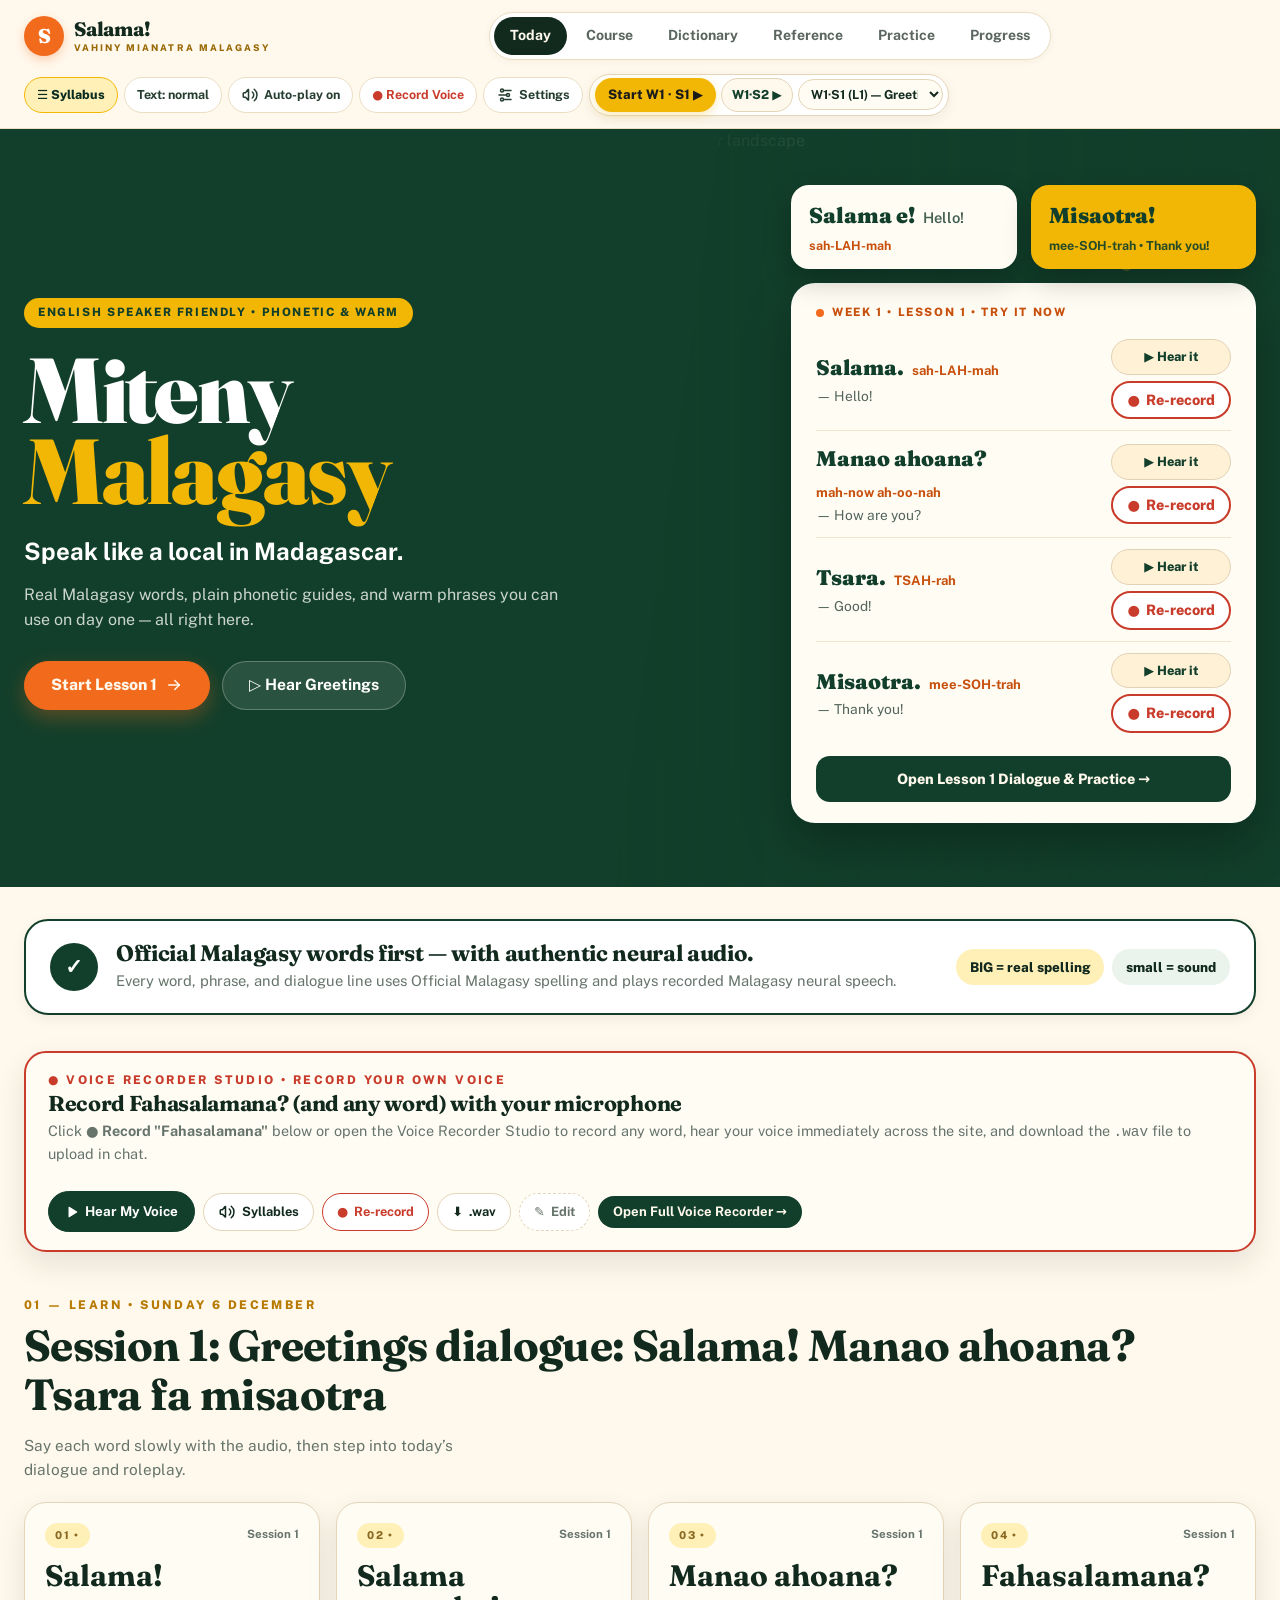
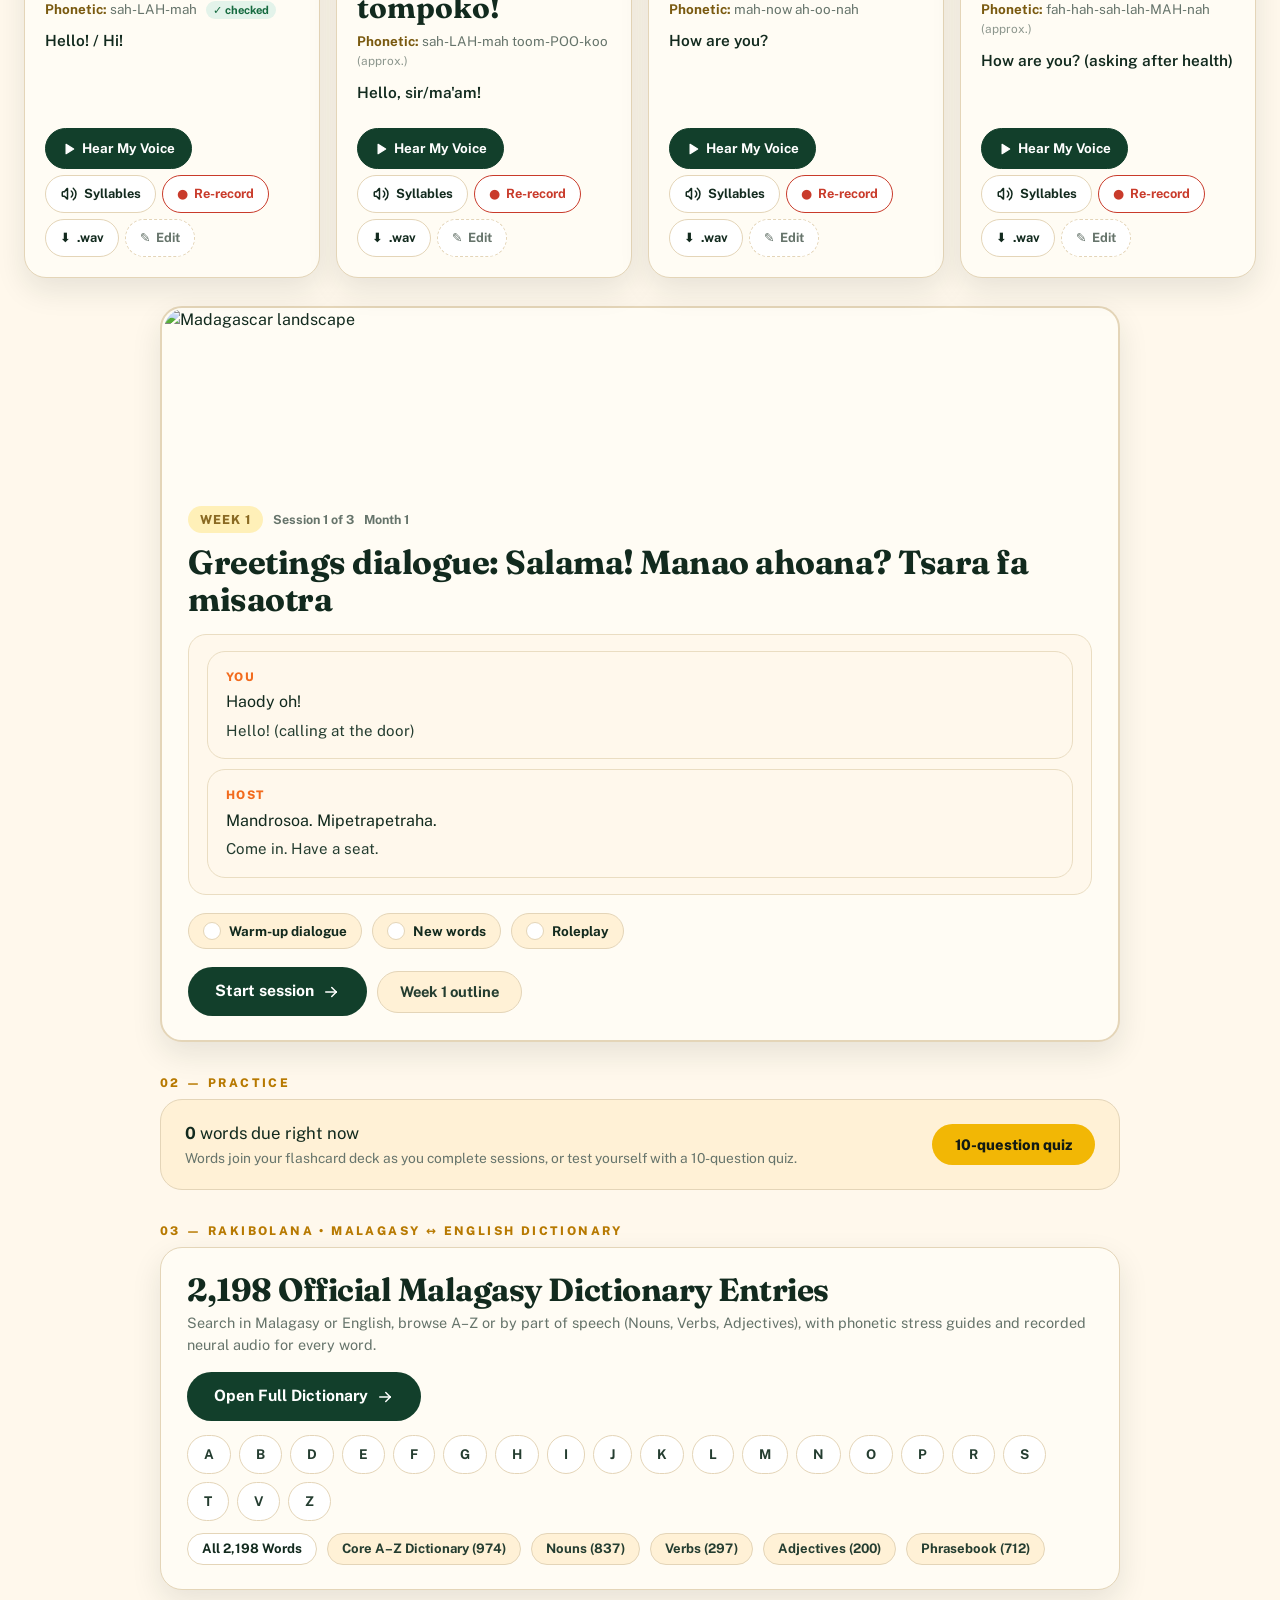
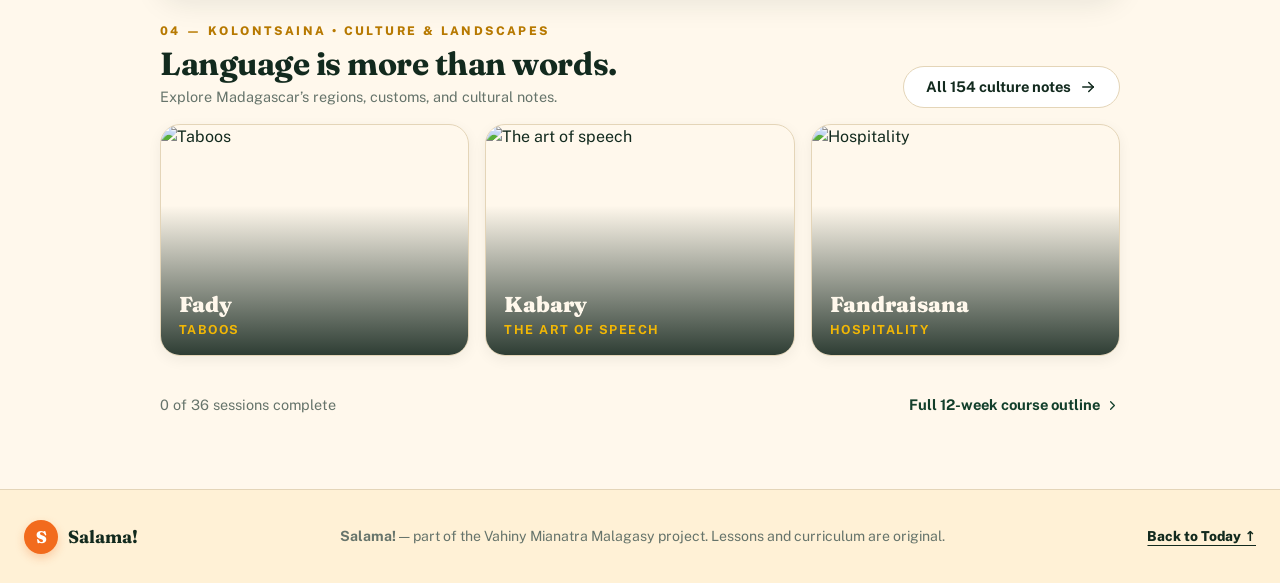
==== commit 3c584250: "v4.5.9: Place Manual edits (Malagasy & phonetics) directly inside each course lesson & default Cours" ====
--- a/APP/index.html
+++ b/APP/index.html
@@ -14,13 +14,13 @@
 <link rel="preconnect" href="https://fonts.googleapis.com">
 <link rel="preconnect" href="https://fonts.gstatic.com" crossorigin>
 <link href="https://fonts.googleapis.com/css2?family=Fraunces:ital,opsz,wght@0,9..144,600;0,9..144,700;0,9..144,800;0,9..144,900;1,9..144,600&family=Public+Sans:wght@400;500;600;700;800&family=Gloock&family=Instrument+Sans:wght@400;500;600;700&family=IBM+Plex+Mono:wght@400;500&family=Young+Serif&family=Work+Sans:wght@400;500;600;700&family=Bricolage+Grotesque:opsz,wght@12..96,400;12..96,600;12..96,700&display=swap" rel="stylesheet">
-<link rel="stylesheet" href="styles.css?v=4.5.7">
+<link rel="stylesheet" href="styles.css?v=4.5.9">
 <script>
 (function () {
   if (window.caches && caches.keys) {
     caches.keys().then(function (keys) {
       keys.forEach(function (k) {
-        if (k !== 'salama-v4.5.7') caches.delete(k);
+        if (k !== 'salama-v4.5.9') caches.delete(k);
       });
     });
   }
@@ -118,21 +118,21 @@
   </div>
 </footer>
 
-<script src="data/content.js?v=4.5.7"></script>
-<script src="js/core.js?v=4.5.7"></script>
-<script src="js/speech.js?v=4.5.7"></script>
-<script src="js/ui.js?v=4.5.7"></script>
-<script src="js/views/today.js?v=4.5.7"></script>
-<script src="js/views/course.js?v=4.5.7"></script>
-<script src="js/views/session.js?v=4.5.7"></script>
-<script src="js/views/review.js?v=4.5.7"></script>
-<script src="js/views/quiz.js?v=4.5.7"></script>
-<script src="js/views/words.js?v=4.5.7"></script>
-<script src="js/views/library.js?v=4.5.7"></script>
-<script src="js/views/edit.js?v=4.5.7"></script>
-<script src="js/views/progress.js?v=4.5.7"></script>
-<script src="js/views/settings.js?v=4.5.7"></script>
-<script src="js/views/record.js?v=4.5.7"></script>
-<script src="app.js?v=4.5.7"></script>
+<script src="data/content.js?v=4.5.9"></script>
+<script src="js/core.js?v=4.5.9"></script>
+<script src="js/speech.js?v=4.5.9"></script>
+<script src="js/ui.js?v=4.5.9"></script>
+<script src="js/views/today.js?v=4.5.9"></script>
+<script src="js/views/course.js?v=4.5.9"></script>
+<script src="js/views/session.js?v=4.5.9"></script>
+<script src="js/views/review.js?v=4.5.9"></script>
+<script src="js/views/quiz.js?v=4.5.9"></script>
+<script src="js/views/words.js?v=4.5.9"></script>
+<script src="js/views/library.js?v=4.5.9"></script>
+<script src="js/views/edit.js?v=4.5.9"></script>
+<script src="js/views/progress.js?v=4.5.9"></script>
+<script src="js/views/settings.js?v=4.5.9"></script>
+<script src="js/views/record.js?v=4.5.9"></script>
+<script src="app.js?v=4.5.9"></script>
 </body>
 </html>
--- a/APP/styles.css
+++ b/APP/styles.css
@@ -2887,5 +2887,133 @@
   margin: 2px 0 10px;
 }
 
-
-
+.advanced-lock-details {
+  border-top: 1px dashed var(--line);
+  padding-top: 12px;
+}
+.advanced-lock-summary {
+  cursor: pointer;
+  font-size: 0.84rem;
+  font-weight: 700;
+  color: var(--muted);
+  user-select: none;
+  display: inline-flex;
+  align-items: center;
+  gap: 6px;
+}
+.advanced-lock-summary:hover {
+  color: var(--ink);
+}
+.advanced-lock-body {
+  margin-top: 10px;
+  padding: 12px 14px;
+  border-radius: 14px;
+  background: var(--surface);
+  border: 1px solid var(--line);
+}
+.advanced-unlock-label {
+  display: inline-flex;
+  align-items: center;
+  gap: 8px;
+  font-size: 0.88rem;
+  font-weight: 700;
+  color: var(--ink);
+  cursor: pointer;
+}
+#resetEditsBtn[disabled] {
+  opacity: 0.55;
+  cursor: not-allowed;
+}
+
+.runner-head-actions {
+  display: flex;
+  align-items: center;
+  gap: 10px;
+  flex-wrap: wrap;
+}
+.lesson-edit-jump-btn {
+  padding: 5px 12px;
+  font-size: 0.82rem;
+  font-weight: 700;
+  border-color: var(--accent, #123F2B);
+  color: var(--accent, #123F2B);
+  background: var(--accent-soft, #FFF0B8);
+}
+.lesson-edit-jump-btn:hover {
+  filter: brightness(0.97);
+}
+.lesson-manual-edits {
+  margin-top: 18px;
+  padding: 14px 18px;
+  border: 2px solid var(--line);
+}
+.lesson-manual-edits[open] {
+  border-color: var(--accent, #123F2B);
+}
+.lesson-manual-edits-summary {
+  cursor: pointer;
+  display: flex;
+  align-items: center;
+  justify-content: space-between;
+  gap: 10px;
+  flex-wrap: wrap;
+  font-size: 0.94rem;
+  color: var(--ink);
+  user-select: none;
+  list-style: none;
+}
+.lesson-manual-edits-summary::-webkit-details-marker {
+  display: none;
+}
+.lesson-manual-edits-pill {
+  padding: 4px 12px;
+  border-radius: 999px;
+  background: var(--accent-soft, #FFF0B8);
+  color: var(--ink);
+  font-size: 0.8rem;
+  font-weight: 800;
+}
+.lesson-edits-body {
+  margin-top: 14px;
+  padding-top: 12px;
+  border-top: 1px solid var(--line);
+}
+.lesson-edits-toolbar {
+  display: flex;
+  align-items: center;
+  justify-content: space-between;
+  gap: 10px;
+  flex-wrap: wrap;
+}
+.lesson-edit-card.is-active-word {
+  border: 2px solid var(--accent, #123F2B);
+  background: var(--surface);
+}
+.session-row-wrap {
+  display: flex;
+  flex-direction: column;
+  gap: 4px;
+  margin-bottom: 10px;
+}
+.session-row-wrap .session-row {
+  margin-bottom: 0;
+}
+.course-session-edit-link {
+  align-self: flex-end;
+  font-size: 0.8rem;
+  font-weight: 700;
+  color: var(--accent, #123F2B);
+  text-decoration: none;
+  padding: 2px 10px;
+  border-radius: 999px;
+  background: var(--surface);
+  border: 1px solid var(--line);
+}
+.course-session-edit-link:hover {
+  background: var(--accent-soft, #FFF0B8);
+}
+
+
+
+
+
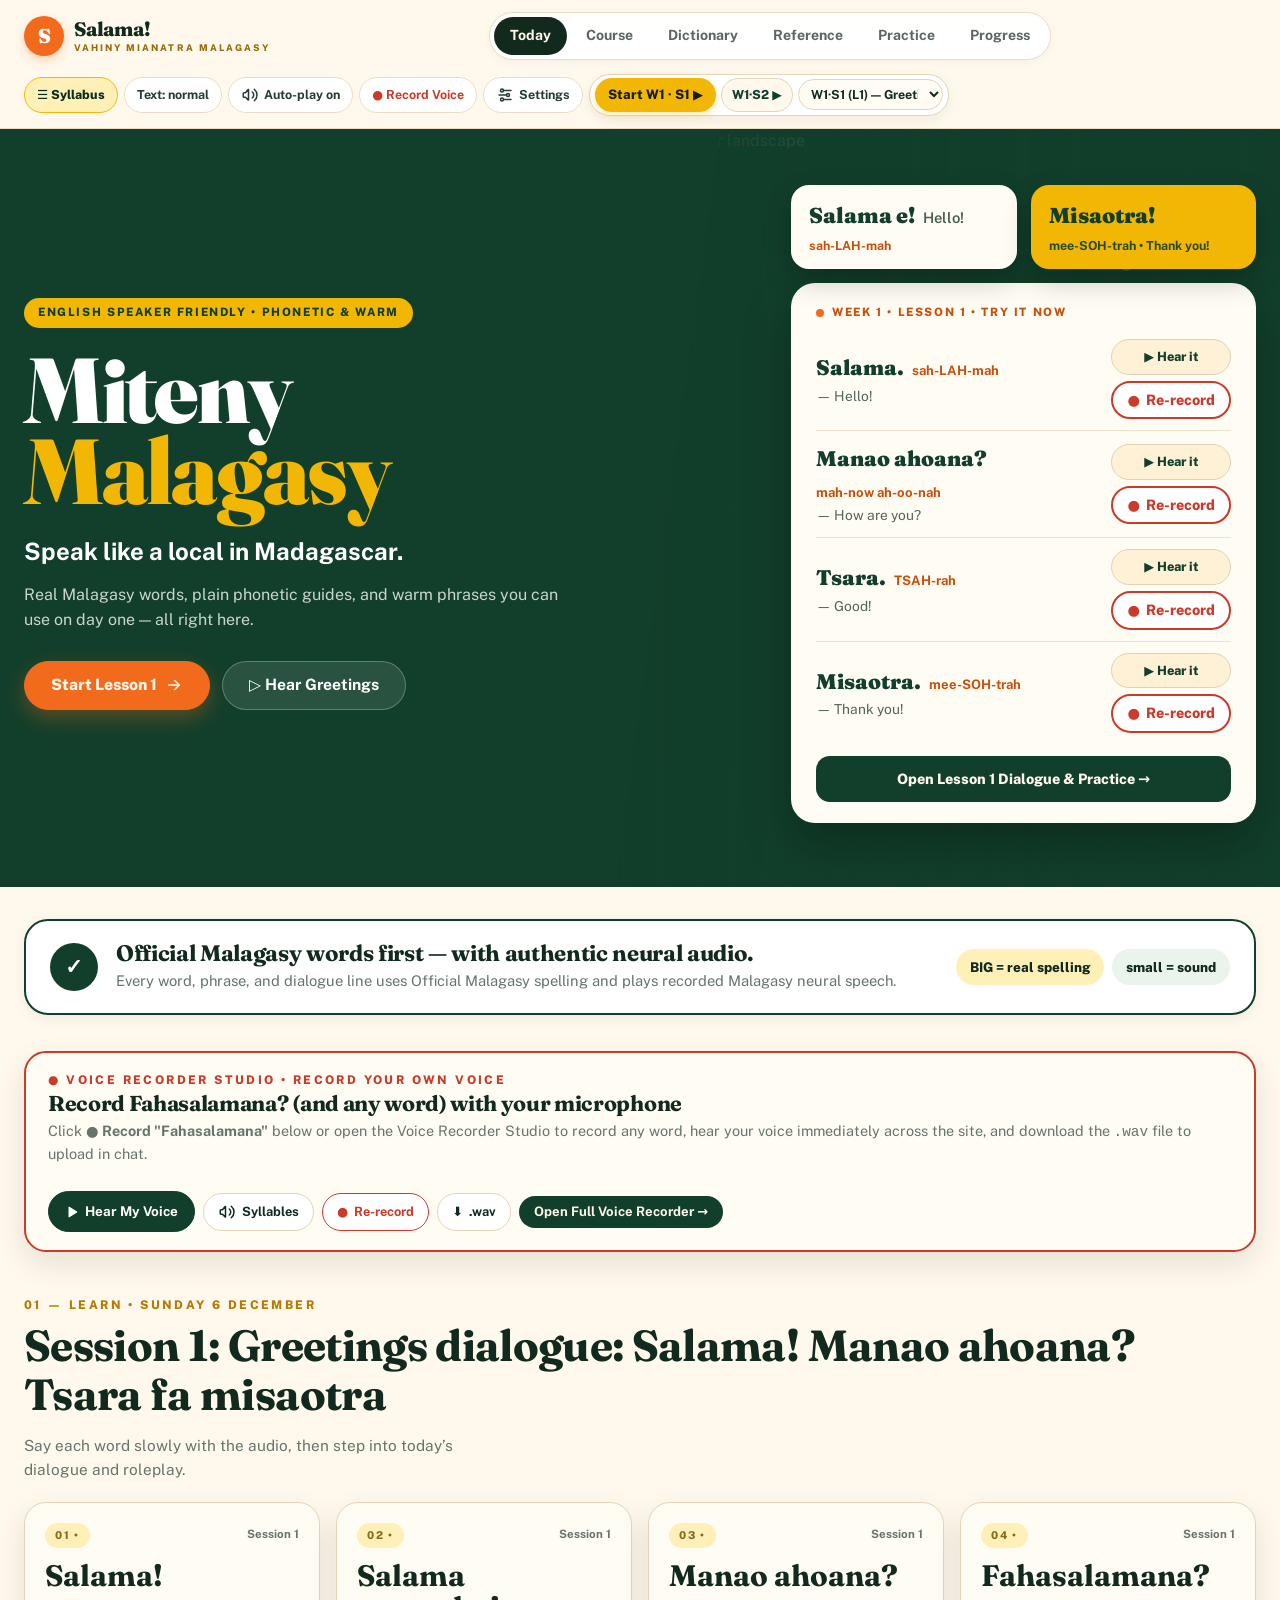
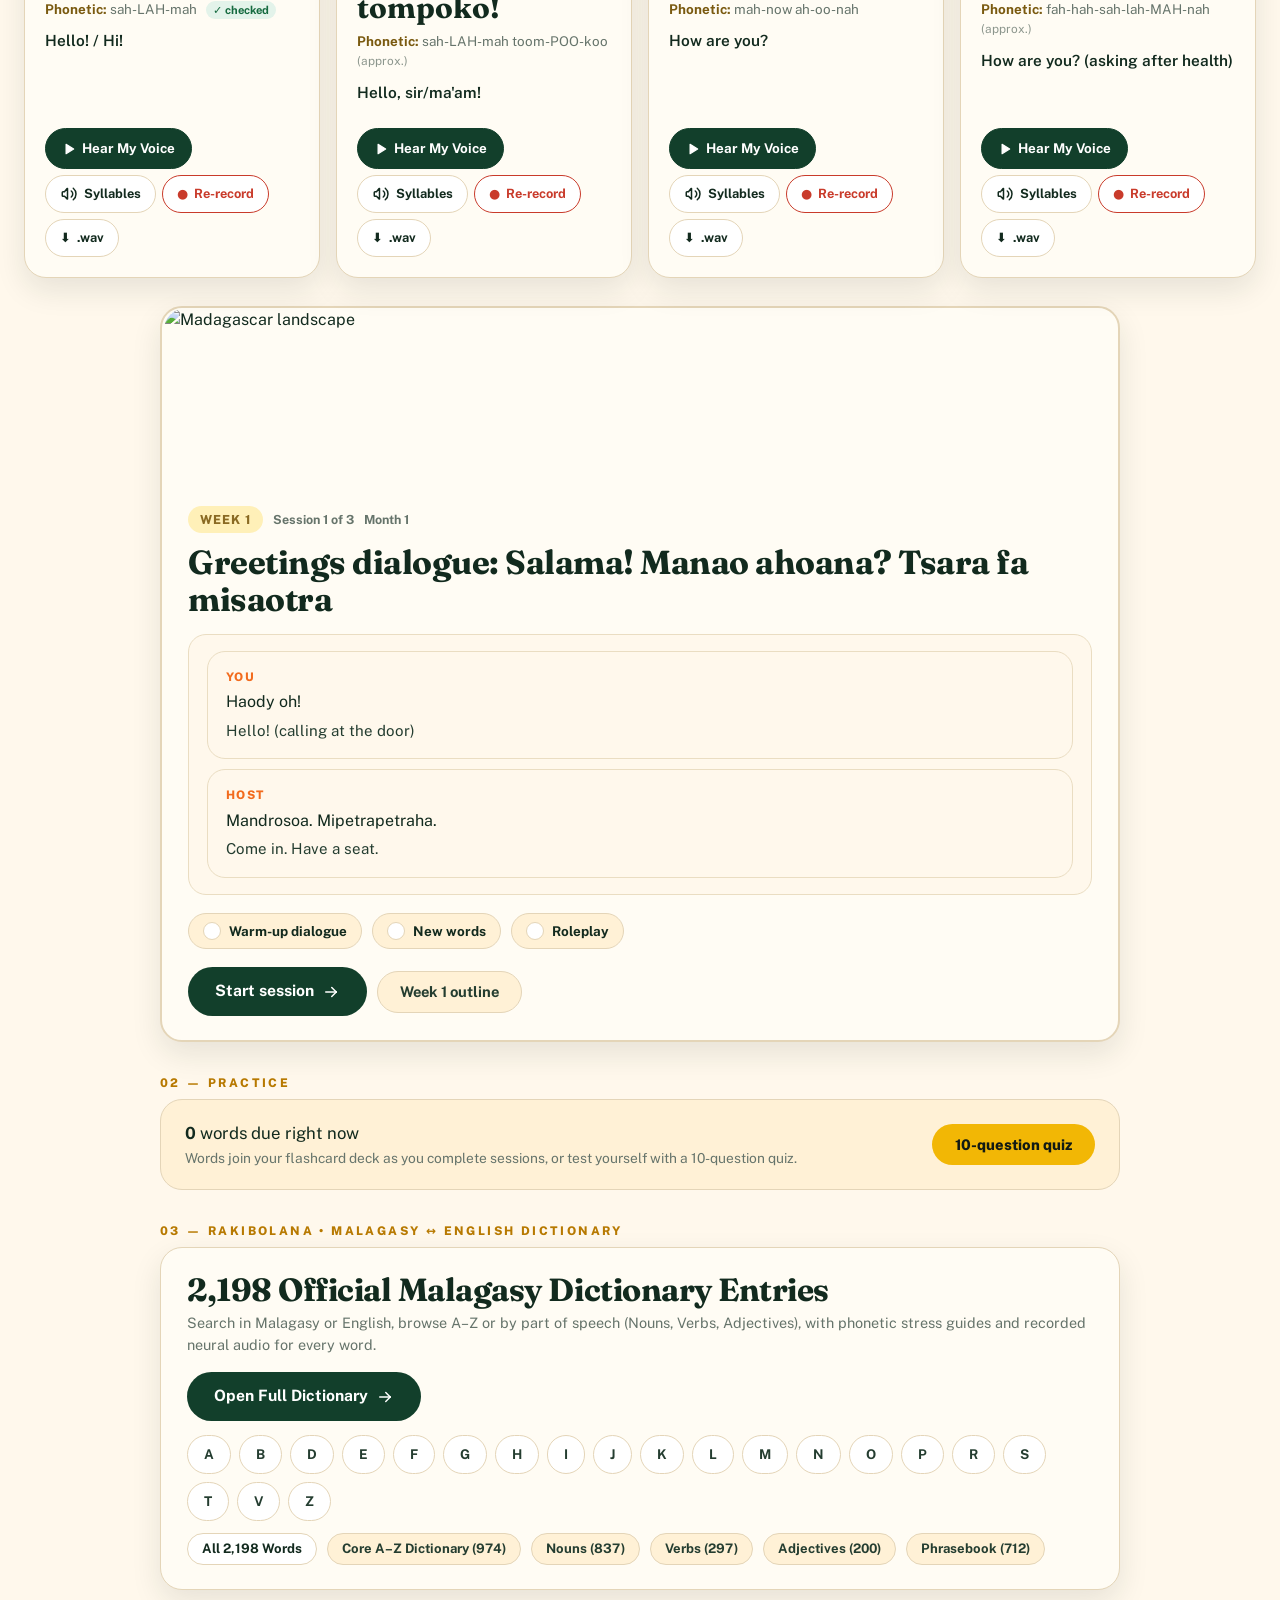
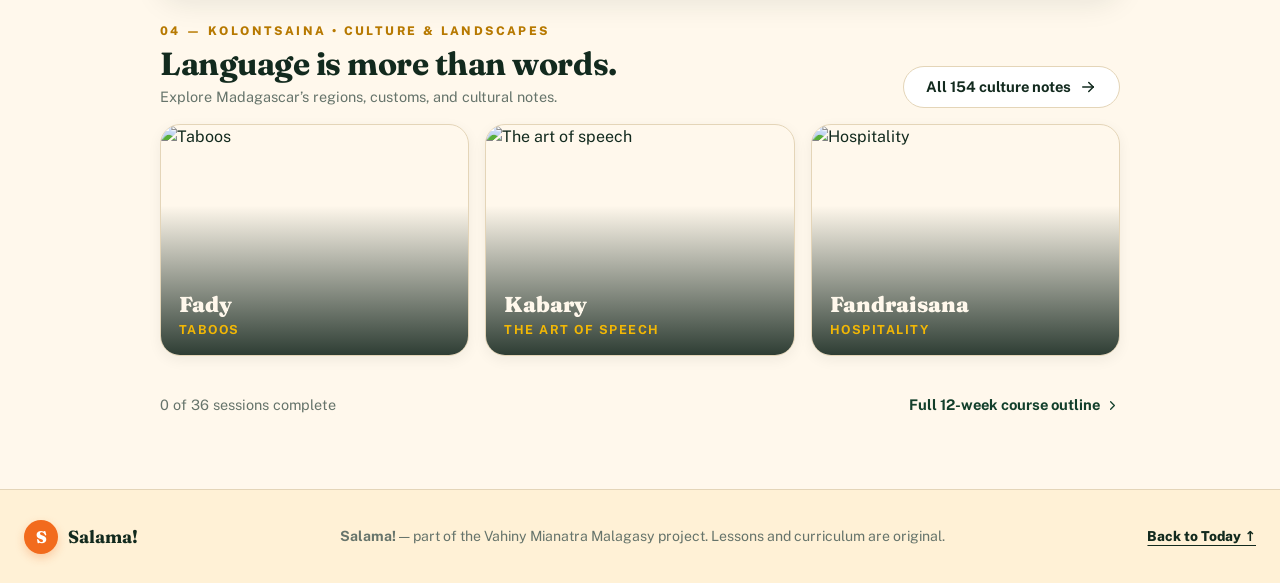
==== commit 06ea76b6: "v4.6.0: Gate inline Edit & course lesson Manual edits behind Settings -> Advanced options (Editor Mo" ====
--- a/APP/index.html
+++ b/APP/index.html
@@ -14,13 +14,13 @@
 <link rel="preconnect" href="https://fonts.googleapis.com">
 <link rel="preconnect" href="https://fonts.gstatic.com" crossorigin>
 <link href="https://fonts.googleapis.com/css2?family=Fraunces:ital,opsz,wght@0,9..144,600;0,9..144,700;0,9..144,800;0,9..144,900;1,9..144,600&family=Public+Sans:wght@400;500;600;700;800&family=Gloock&family=Instrument+Sans:wght@400;500;600;700&family=IBM+Plex+Mono:wght@400;500&family=Young+Serif&family=Work+Sans:wght@400;500;600;700&family=Bricolage+Grotesque:opsz,wght@12..96,400;12..96,600;12..96,700&display=swap" rel="stylesheet">
-<link rel="stylesheet" href="styles.css?v=4.5.9">
+<link rel="stylesheet" href="styles.css?v=4.6.0">
 <script>
 (function () {
   if (window.caches && caches.keys) {
     caches.keys().then(function (keys) {
       keys.forEach(function (k) {
-        if (k !== 'salama-v4.5.9') caches.delete(k);
+        if (k !== 'salama-v4.6.0') caches.delete(k);
       });
     });
   }
@@ -118,21 +118,21 @@
   </div>
 </footer>
 
-<script src="data/content.js?v=4.5.9"></script>
-<script src="js/core.js?v=4.5.9"></script>
-<script src="js/speech.js?v=4.5.9"></script>
-<script src="js/ui.js?v=4.5.9"></script>
-<script src="js/views/today.js?v=4.5.9"></script>
-<script src="js/views/course.js?v=4.5.9"></script>
-<script src="js/views/session.js?v=4.5.9"></script>
-<script src="js/views/review.js?v=4.5.9"></script>
-<script src="js/views/quiz.js?v=4.5.9"></script>
-<script src="js/views/words.js?v=4.5.9"></script>
-<script src="js/views/library.js?v=4.5.9"></script>
-<script src="js/views/edit.js?v=4.5.9"></script>
-<script src="js/views/progress.js?v=4.5.9"></script>
-<script src="js/views/settings.js?v=4.5.9"></script>
-<script src="js/views/record.js?v=4.5.9"></script>
-<script src="app.js?v=4.5.9"></script>
+<script src="data/content.js?v=4.6.0"></script>
+<script src="js/core.js?v=4.6.0"></script>
+<script src="js/speech.js?v=4.6.0"></script>
+<script src="js/ui.js?v=4.6.0"></script>
+<script src="js/views/today.js?v=4.6.0"></script>
+<script src="js/views/course.js?v=4.6.0"></script>
+<script src="js/views/session.js?v=4.6.0"></script>
+<script src="js/views/review.js?v=4.6.0"></script>
+<script src="js/views/quiz.js?v=4.6.0"></script>
+<script src="js/views/words.js?v=4.6.0"></script>
+<script src="js/views/library.js?v=4.6.0"></script>
+<script src="js/views/edit.js?v=4.6.0"></script>
+<script src="js/views/progress.js?v=4.6.0"></script>
+<script src="js/views/settings.js?v=4.6.0"></script>
+<script src="js/views/record.js?v=4.6.0"></script>
+<script src="app.js?v=4.6.0"></script>
 </body>
 </html>
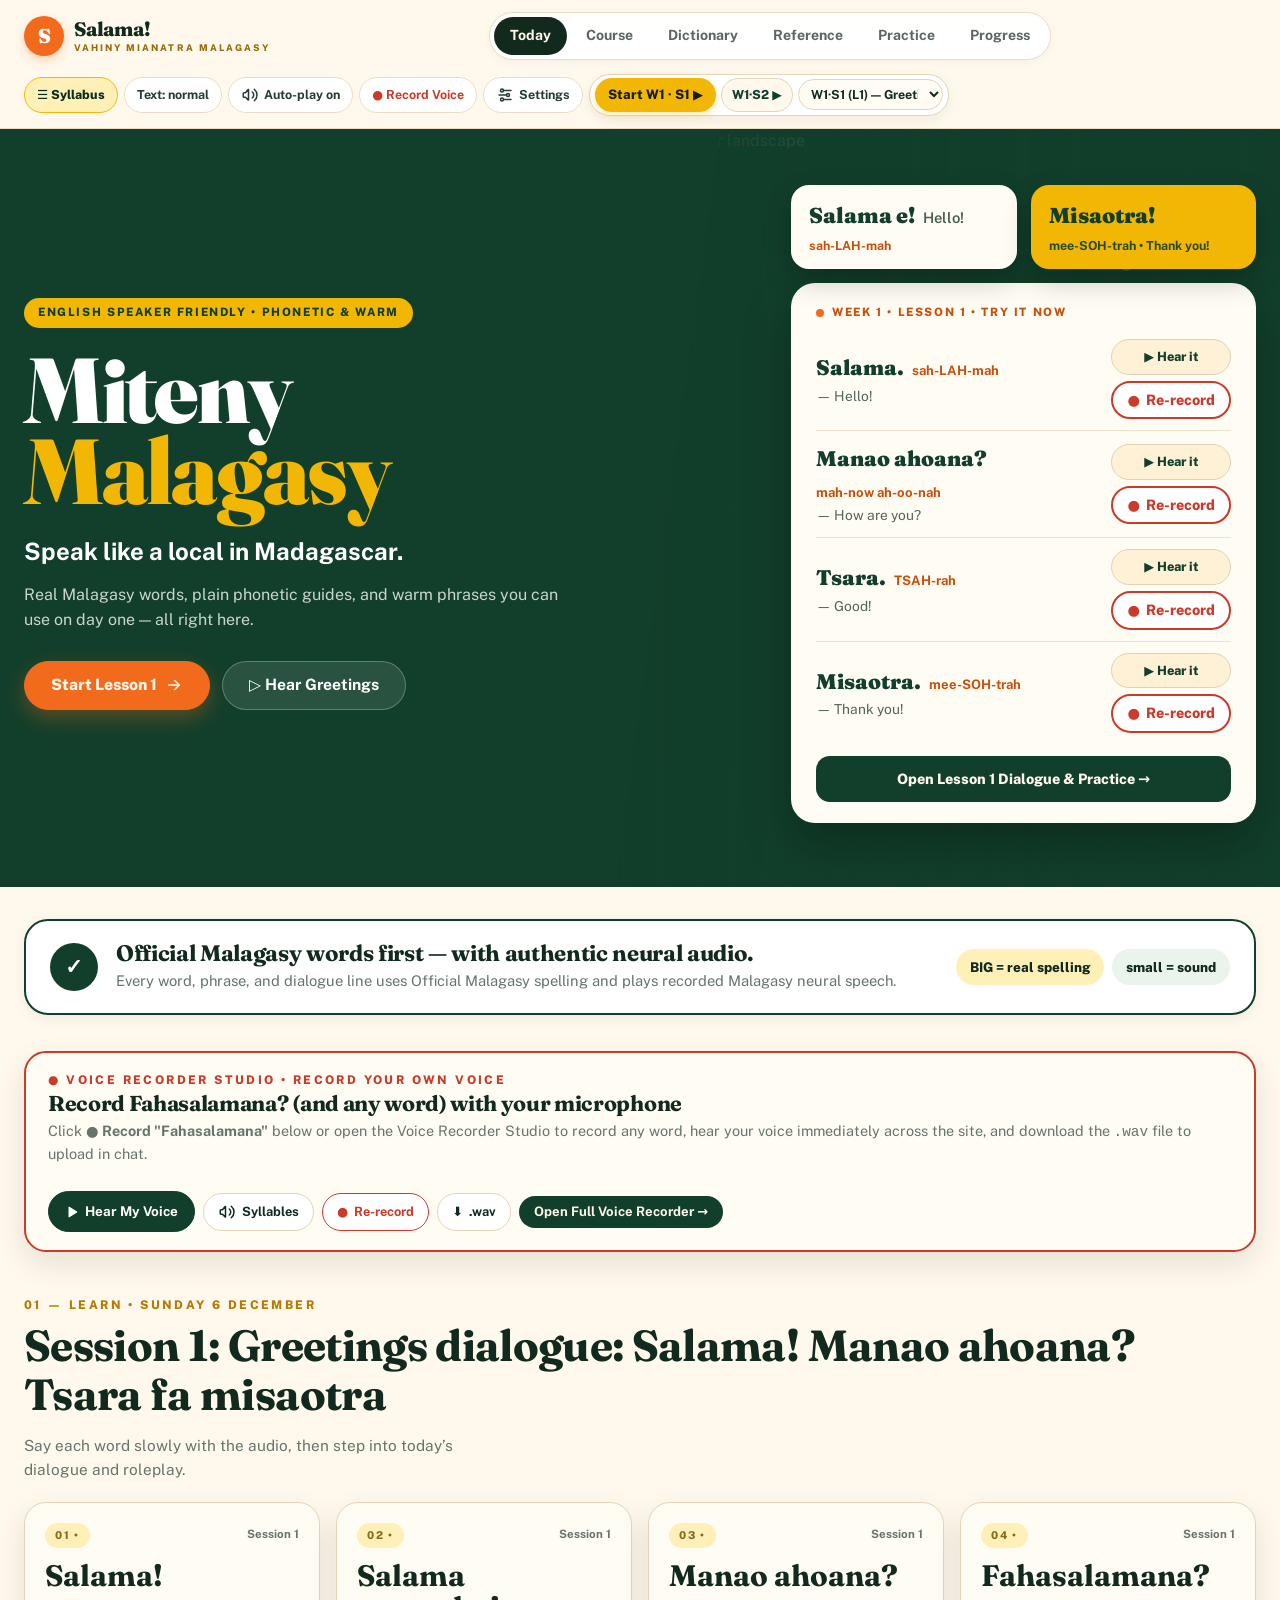
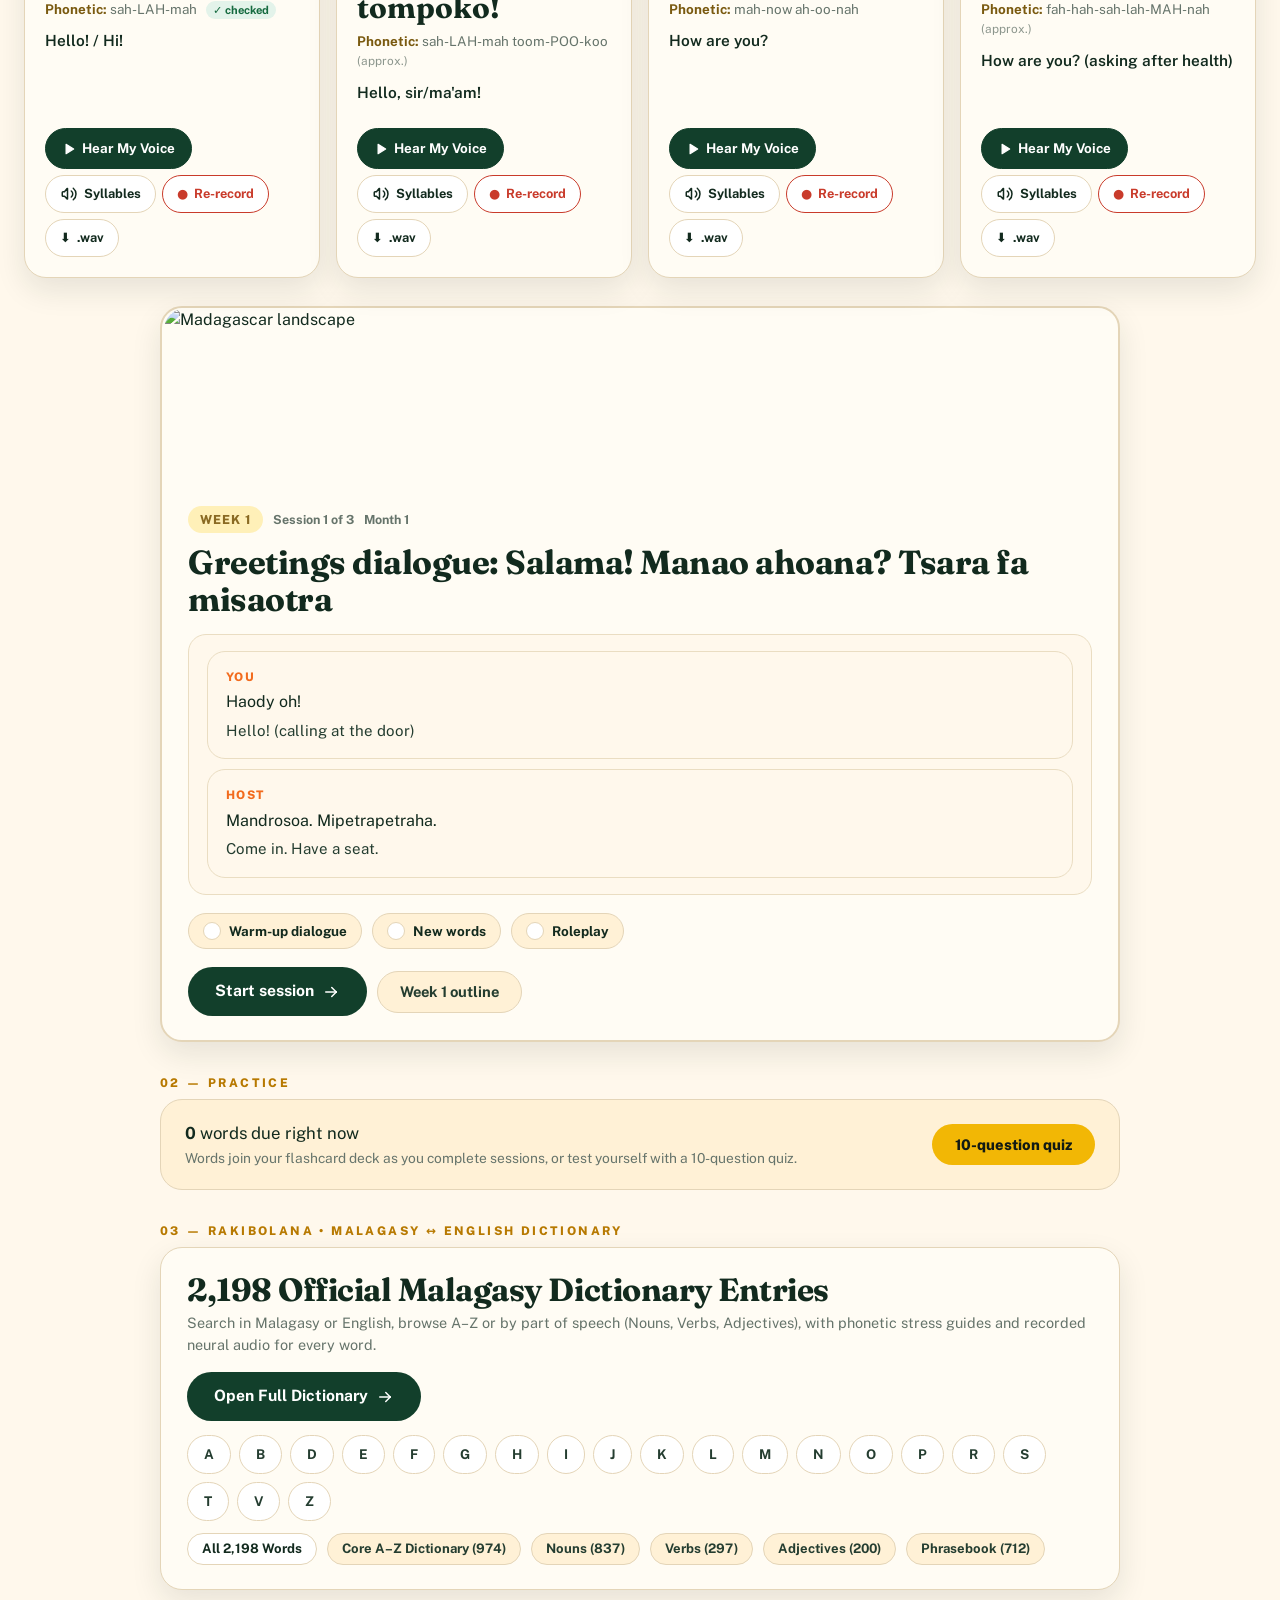
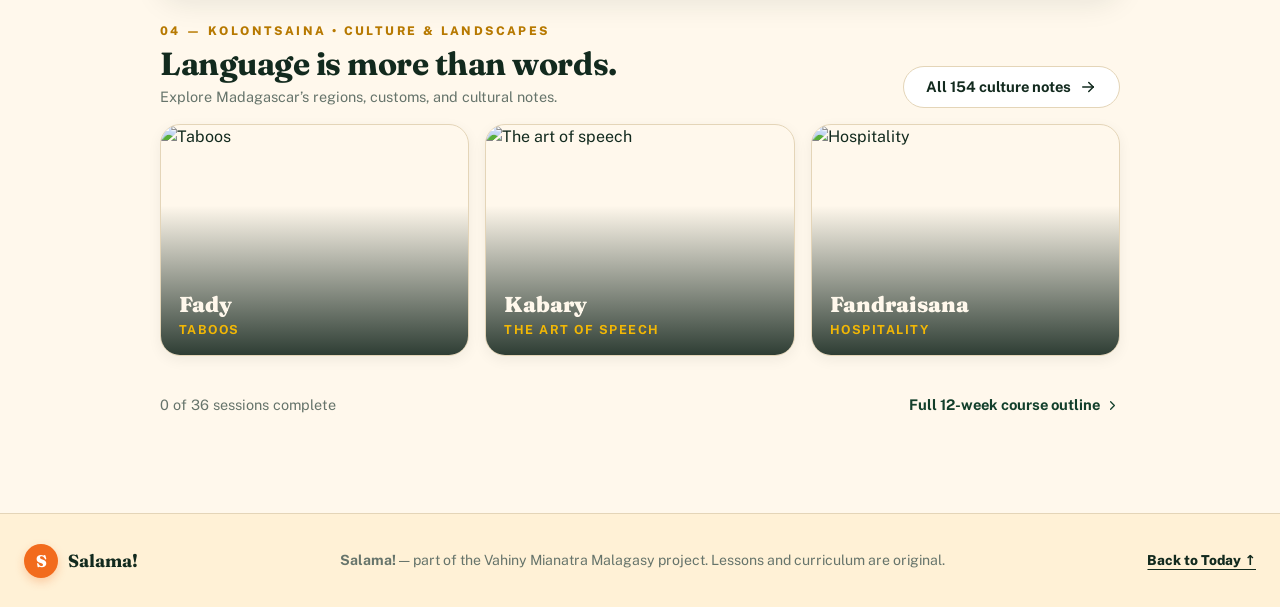
==== commit 0bee689f: "v4.6.1: Add visual sliding ON/OFF toggle switch + explicit Edit: ON and Edit: OFF buttons in Setting" ====
--- a/APP/index.html
+++ b/APP/index.html
@@ -14,13 +14,13 @@
 <link rel="preconnect" href="https://fonts.googleapis.com">
 <link rel="preconnect" href="https://fonts.gstatic.com" crossorigin>
 <link href="https://fonts.googleapis.com/css2?family=Fraunces:ital,opsz,wght@0,9..144,600;0,9..144,700;0,9..144,800;0,9..144,900;1,9..144,600&family=Public+Sans:wght@400;500;600;700;800&family=Gloock&family=Instrument+Sans:wght@400;500;600;700&family=IBM+Plex+Mono:wght@400;500&family=Young+Serif&family=Work+Sans:wght@400;500;600;700&family=Bricolage+Grotesque:opsz,wght@12..96,400;12..96,600;12..96,700&display=swap" rel="stylesheet">
-<link rel="stylesheet" href="styles.css?v=4.6.0">
+<link rel="stylesheet" href="styles.css?v=4.6.1">
 <script>
 (function () {
   if (window.caches && caches.keys) {
     caches.keys().then(function (keys) {
       keys.forEach(function (k) {
-        if (k !== 'salama-v4.6.0') caches.delete(k);
+        if (k !== 'salama-v4.6.1') caches.delete(k);
       });
     });
   }
@@ -118,21 +118,21 @@
   </div>
 </footer>
 
-<script src="data/content.js?v=4.6.0"></script>
-<script src="js/core.js?v=4.6.0"></script>
-<script src="js/speech.js?v=4.6.0"></script>
-<script src="js/ui.js?v=4.6.0"></script>
-<script src="js/views/today.js?v=4.6.0"></script>
-<script src="js/views/course.js?v=4.6.0"></script>
-<script src="js/views/session.js?v=4.6.0"></script>
-<script src="js/views/review.js?v=4.6.0"></script>
-<script src="js/views/quiz.js?v=4.6.0"></script>
-<script src="js/views/words.js?v=4.6.0"></script>
-<script src="js/views/library.js?v=4.6.0"></script>
-<script src="js/views/edit.js?v=4.6.0"></script>
-<script src="js/views/progress.js?v=4.6.0"></script>
-<script src="js/views/settings.js?v=4.6.0"></script>
-<script src="js/views/record.js?v=4.6.0"></script>
-<script src="app.js?v=4.6.0"></script>
+<script src="data/content.js?v=4.6.1"></script>
+<script src="js/core.js?v=4.6.1"></script>
+<script src="js/speech.js?v=4.6.1"></script>
+<script src="js/ui.js?v=4.6.1"></script>
+<script src="js/views/today.js?v=4.6.1"></script>
+<script src="js/views/course.js?v=4.6.1"></script>
+<script src="js/views/session.js?v=4.6.1"></script>
+<script src="js/views/review.js?v=4.6.1"></script>
+<script src="js/views/quiz.js?v=4.6.1"></script>
+<script src="js/views/words.js?v=4.6.1"></script>
+<script src="js/views/library.js?v=4.6.1"></script>
+<script src="js/views/edit.js?v=4.6.1"></script>
+<script src="js/views/progress.js?v=4.6.1"></script>
+<script src="js/views/settings.js?v=4.6.1"></script>
+<script src="js/views/record.js?v=4.6.1"></script>
+<script src="app.js?v=4.6.1"></script>
 </body>
 </html>
--- a/APP/styles.css
+++ b/APP/styles.css
@@ -3013,7 +3013,68 @@
   background: var(--accent-soft, #FFF0B8);
 }
 
-
-
-
-
+.editor-toggle-group {
+  display: flex;
+  align-items: center;
+  gap: 12px;
+  flex-wrap: wrap;
+}
+.editor-switch {
+  display: inline-flex;
+  align-items: center;
+  gap: 10px;
+  padding: 6px 14px 6px 8px;
+  border-radius: 999px;
+  border: 2px solid var(--line);
+  background: var(--surface);
+  cursor: pointer;
+  font-family: inherit;
+  font-weight: 800;
+  font-size: 0.88rem;
+  color: var(--ink);
+  transition: background 0.18s ease, border-color 0.18s ease;
+}
+.editor-switch.is-on {
+  border-color: var(--accent, #123F2B);
+  background: var(--accent-soft, #FFF0B8);
+}
+.editor-switch-track {
+  position: relative;
+  width: 46px;
+  height: 26px;
+  border-radius: 999px;
+  background: #bfb6a2;
+  display: inline-block;
+  transition: background 0.18s ease;
+}
+.editor-switch.is-on .editor-switch-track {
+  background: var(--accent, #123F2B);
+}
+.editor-switch-thumb {
+  position: absolute;
+  top: 3px;
+  left: 3px;
+  width: 20px;
+  height: 20px;
+  border-radius: 50%;
+  background: #ffffff;
+  box-shadow: 0 1px 4px rgba(0, 0, 0, 0.28);
+  transition: transform 0.18s ease;
+}
+.editor-switch.is-on .editor-switch-thumb {
+  transform: translateX(20px);
+}
+.editor-switch-label {
+  min-width: 30px;
+  text-align: left;
+  letter-spacing: 0.04em;
+}
+main#main {
+  padding-bottom: 96px;
+}
+
+
+
+
+
+
